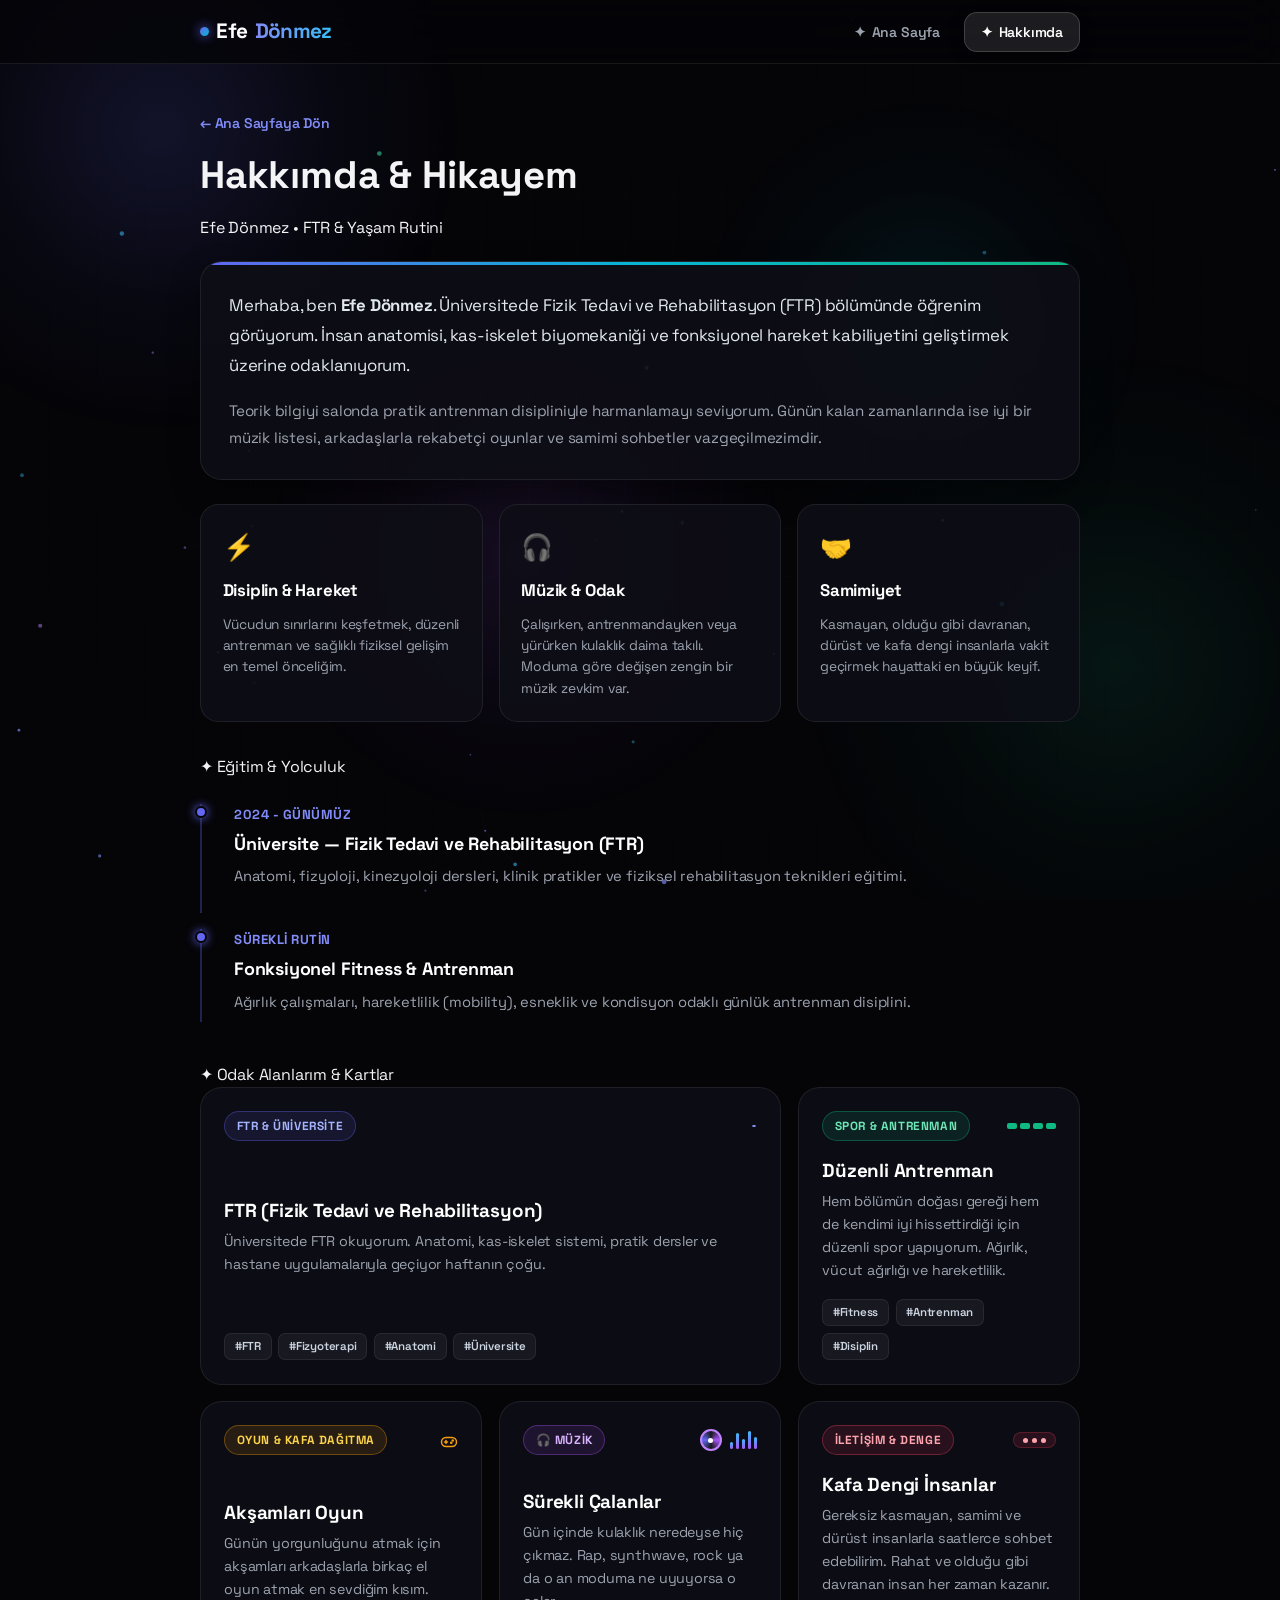
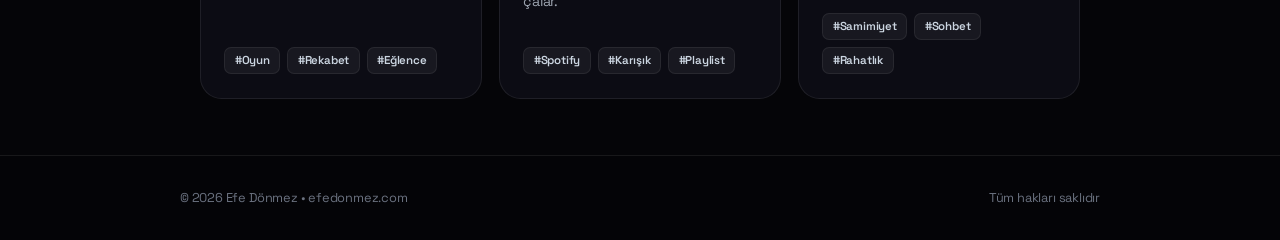
==== hakkimda.html @ 0dbb9e4c "feat(arch): modular component architecture, separate hakkimda page, strict <200 lines rule" ====
<!DOCTYPE html>
<html lang="tr">
<head>
  <meta charset="UTF-8" />
  <meta name="viewport" content="width=device-width, initial-scale=1.0, maximum-scale=5.0, viewport-fit=cover" />
  <meta name="theme-color" content="#050508" />
  <meta name="description" content="Efe Dönmez - Hakkımda, FTR eğitimi, spor rutini, müzik ve hayat felsefesi." />
  <meta name="keywords" content="Efe Dönmez, Efe Dönmez kimdir, FTR öğrencisi, efedonmez" />
  <link rel="canonical" href="https://efedonmez.com/hakkimda.html" />
  <link rel="manifest" href="site.webmanifest" />
  <title>Hakkımda — Efe Dönmez | efedonmez.com</title>

  <!-- Favicon -->
  <link rel="icon" href="/favicon.ico" sizes="48x48" />
  <link rel="icon" type="image/png" sizes="192x192" href="/assets/favicon-192x192.png" />
  <link rel="apple-touch-icon" sizes="180x180" href="/assets/apple-touch-icon.png" />

  <!-- Fonts & Stiller (< 200 satır kuralına uygun ayrık CSS'ler) -->
  <link rel="preconnect" href="https://fonts.googleapis.com" />
  <link rel="preconnect" href="https://fonts.gstatic.com" crossorigin />
  <link href="https://fonts.googleapis.com/css2?family=Space+Grotesk:wght@400;500;600;700&display=swap" rel="stylesheet" />
  <link rel="stylesheet" href="css/base.css" />
  <link rel="stylesheet" href="css/bento.css" />
  <link rel="stylesheet" href="css/about.css" />
</head>
<body>
  <div class="scroll-progress-bar" id="scroll-progress"></div>

  <!-- Ambient Background Bileşeni -->
  <canvas id="bg-particles" aria-hidden="true"></canvas>
  <div class="ambient-bg" aria-hidden="true">
    <div class="cyber-grid"></div>
    <div class="glow-orb glow-orb-1"></div>
    <div class="glow-orb glow-orb-2"></div>
    <div class="glow-orb glow-orb-3"></div>
    <div class="glow-orb glow-orb-4"></div>
  </div>
  <div class="cursor-glow" id="cursor-glow" aria-hidden="true"></div>

  <!-- Üst Navigasyon Bileşeni -->
  <header>
    <div class="nav-container">
      <a href="index.html" class="brand-btn" aria-label="Ana Sayfa">
        <span class="brand-dot"></span>Efe<span class="accent">Dönmez</span>
      </a>
      <nav class="nav-tabs">
        <a href="index.html" class="tab-btn" id="nav-home"><span>✦</span> Ana Sayfa</a>
        <a href="hakkimda.html" class="tab-btn active" id="nav-about"><span>✦</span> Hakkımda</a>
      </nav>
    </div>
  </header>

  <main>
    <section id="view-about" class="fade-in">
      <div class="about-header">
        <a href="index.html" class="back-link">← Ana Sayfaya Dön</a>
        <h1 class="shimmer-title" style="font-size: clamp(1.8rem, 4vw, 2.4rem);">Hakkımda & Hikayem</h1>
        <p class="hero-subtitle">Efe Dönmez • FTR & Yaşam Rutini</p>
      </div>

      <!-- Giriş Kartı -->
      <div class="about-intro-card stagger-item" style="--delay: 0.1s">
        <p class="about-intro-text">
          Merhaba, ben <strong>Efe Dönmez</strong>. Üniversitede Fizik Tedavi ve Rehabilitasyon (FTR) bölümünde öğrenim görüyorum. İnsan anatomisi, kas-iskelet biyomekaniği ve fonksiyonel hareket kabiliyetini geliştirmek üzerine odaklanıyorum.
        </p>
        <p class="about-intro-text" style="color: var(--text-muted); font-size: 0.95rem;">
          Teorik bilgiyi salonda pratik antrenman disipliniyle harmanlamayı seviyorum. Günün kalan zamanlarında ise iyi bir müzik listesi, arkadaşlarla rekabetçi oyunlar ve samimi sohbetler vazgeçilmezimdir.
        </p>
      </div>

      <!-- Yaşam Değerleri & İlkeler -->
      <div class="values-grid stagger-item" style="--delay: 0.2s">
        <div class="value-card">
          <div class="value-icon">⚡</div>
          <h3 class="value-title">Disiplin & Hareket</h3>
          <p class="value-desc">Vücudun sınırlarını keşfetmek, düzenli antrenman ve sağlıklı fiziksel gelişim en temel önceliğim.</p>
        </div>
        <div class="value-card">
          <div class="value-icon">🎧</div>
          <h3 class="value-title">Müzik & Odak</h3>
          <p class="value-desc">Çalışırken, antrenmandayken veya yürürken kulaklık daima takılı. Moduma göre değişen zengin bir müzik zevkim var.</p>
        </div>
        <div class="value-card">
          <div class="value-icon">🤝</div>
          <h3 class="value-title">Samimiyet</h3>
          <p class="value-desc">Kasmayan, olduğu gibi davranan, dürüst ve kafa dengi insanlarla vakit geçirmek hayattaki en büyük keyif.</p>
        </div>
      </div>

      <!-- Yolculuk & Eğitim Çizelgesi (Timeline) -->
      <div class="timeline-section stagger-item" style="--delay: 0.3s">
        <div class="section-title" style="margin-bottom: 0.5rem;">
          <span>✦ Eğitim & Yolculuk</span>
        </div>
        <div class="timeline-item">
          <div class="timeline-dot"></div>
          <span class="timeline-year">2024 - Günümüz</span>
          <h4 class="timeline-title">Üniversite — Fizik Tedavi ve Rehabilitasyon (FTR)</h4>
          <p class="timeline-desc">Anatomi, fizyoloji, kinezyoloji dersleri, klinik pratikler ve fiziksel rehabilitasyon teknikleri eğitimi.</p>
        </div>
        <div class="timeline-item">
          <div class="timeline-dot"></div>
          <span class="timeline-year">Sürekli Rutin</span>
          <h4 class="timeline-title">Fonksiyonel Fitness & Antrenman</h4>
          <p class="timeline-desc">Ağırlık çalışmaları, hareketlilik (mobility), esneklik ve kondisyon odaklı günlük antrenman disiplini.</p>
        </div>
      </div>

      <!-- Detaylı Bento Kartları -->
      <div class="section-header" style="margin-top: 2.5rem;">
        <div class="section-title">
          <span>✦ Odak Alanlarım & Kartlar</span>
        </div>
      </div>
      <div class="bento-grid" id="bento-container"></div>
    </section>
  </main>

  <footer>
    <div class="footer-inner">
      <span>© 2026 Efe Dönmez • efedonmez.com</span>
      <span>Tüm hakları saklıdır</span>
    </div>
  </footer>

  <!-- Modüler JS Bileşenleri (< 200 Satır Kuralına Uygun) -->
  <script src="js/confetti.js"></script>
  <script src="js/particles.js"></script>
  <script src="data/profile.js"></script>
  <script src="js/app.js"></script>
  <script src="js/components.js"></script>
</body>
</html>
---- css/base.css ----
/* ==========================================================================
   1. BASE.CSS - Değişkenler, Arka Plan Aurora, Siber Izgara ve Navigasyon
   ========================================================================== */

*, *::before, *::after {
  box-sizing: border-box;
  margin: 0;
  padding: 0;
  -webkit-tap-highlight-color: transparent;
}

a {
  text-decoration: none;
  color: inherit;
}

:root {
  --bg-deep: #050508;
  --bg-card: rgba(15, 15, 23, 0.86);
  --bg-card-hover: rgba(22, 22, 34, 0.94);
  --bg-darker: #0a0a0f;
  --border-subtle: rgba(255, 255, 255, 0.08);
  --border-hover: rgba(129, 140, 248, 0.45);
  --text-main: #f4f4f6;
  --text-muted: #9ca3af;
  --text-faint: #6b7280;
  --primary: #6366f1;
  --primary-light: #818cf8;
  --primary-dark: #4f46e5;
  --primary-glow: rgba(99, 102, 241, 0.35);
  --emerald: #10b981;
  --purple: #a855f7;
  --amber: #f59e0b;
  --rose: #f43f5e;
  --cyan: #06b6d4;
  --font-sans: 'Space Grotesk', -apple-system, BlinkMacSystemFont, "Segoe UI", Roboto, sans-serif;
  --sat: env(safe-area-inset-top, 0px);
  --sab: env(safe-area-inset-bottom, 0px);
}

html {
  scroll-behavior: smooth;
  font-size: 16px;
  -webkit-text-size-adjust: 100%;
  text-size-adjust: 100%;
  -webkit-overflow-scrolling: touch;
}

body {
  background-color: var(--bg-deep);
  color: var(--text-main);
  font-family: var(--font-sans);
  letter-spacing: -0.012em;
  line-height: 1.6;
  min-height: 100vh;
  min-height: 100dvh;
  display: flex;
  flex-direction: column;
  position: relative;
  overflow-x: hidden;
  -webkit-font-smoothing: antialiased;
  -moz-osx-font-smoothing: grayscale;
  -webkit-tap-highlight-color: transparent;
  -webkit-touch-callout: none;
  text-rendering: optimizeLegibility;
  -webkit-user-select: none;
  -moz-user-select: none;
  -ms-user-select: none;
  user-select: none;
}

::selection { background-color: var(--primary); color: #fff; }
::-webkit-scrollbar { width: 6px; }
::-webkit-scrollbar-track { background: var(--bg-deep); }
::-webkit-scrollbar-thumb { background: linear-gradient(180deg, #6366f1, #10b981); border-radius: 9999px; }

.scroll-progress-bar {
  position: fixed; top: 0; left: 0; height: 3px; width: 0%;
  background: linear-gradient(90deg, #6366f1, #a855f7, #06b6d4, #10b981);
  background-size: 200% 100%;
  animation: gradientMove 3s linear infinite;
  z-index: 9999;
  box-shadow: 0 0 12px rgba(99, 102, 241, 0.8);
}

@keyframes gradientMove {
  0% { background-position: 0% 50%; }
  100% { background-position: 200% 50%; }
}

#bg-particles {
  position: fixed; inset: 0; width: 100vw; height: 100vh;
  pointer-events: none; z-index: 0;
}

.ambient-bg { position: fixed; inset: 0; pointer-events: none; z-index: 0; overflow: hidden; }

.cyber-grid {
  position: absolute; inset: 0;
  background-image: linear-gradient(rgba(99, 102, 241, 0.04) 1px, transparent 1px),
                    linear-gradient(90deg, rgba(99, 102, 241, 0.04) 1px, transparent 1px);
  background-size: 48px 48px;
  mask-image: radial-gradient(ellipse at center, rgba(0,0,0,0.65) 0%, transparent 75%);
  -webkit-mask-image: radial-gradient(ellipse at center, rgba(0,0,0,0.65) 0%, transparent 75%);
}

.glow-orb { position: absolute; border-radius: 50%; opacity: 0.55; will-change: transform; pointer-events: none; }
.glow-orb-1 { width: 620px; height: 620px; background: radial-gradient(circle, rgba(99, 102, 241, 0.28) 0%, rgba(99, 102, 241, 0.08) 40%, transparent 70%); top: -180px; left: -150px; animation: orbFloat1 16s ease-in-out infinite alternate; }
.glow-orb-2 { width: 650px; height: 650px; background: radial-gradient(circle, rgba(16, 185, 129, 0.18) 0%, rgba(16, 185, 129, 0.05) 40%, transparent 70%); bottom: -10%; right: -160px; animation: orbFloat2 20s ease-in-out infinite alternate; }
.glow-orb-3 { width: 540px; height: 540px; background: radial-gradient(circle, rgba(168, 85, 247, 0.2) 0%, rgba(168, 85, 247, 0.06) 40%, transparent 70%); top: 32%; left: 20%; animation: orbFloat3 18s ease-in-out infinite alternate; }
.glow-orb-4 { width: 460px; height: 460px; background: radial-gradient(circle, rgba(6, 182, 212, 0.18) 0%, rgba(6, 182, 212, 0.05) 40%, transparent 70%); top: 10%; right: 10%; animation: orbFloat1 22s ease-in-out infinite alternate-reverse; }

@keyframes orbFloat1 { 0% { transform: translate3d(0, 0, 0); } 100% { transform: translate3d(55px, 65px, 0); } }
@keyframes orbFloat2 { 0% { transform: translate3d(0, 0, 0); } 100% { transform: translate3d(-60px, -65px, 0); } }
@keyframes orbFloat3 { 0% { transform: translate3d(0, 0, 0); } 100% { transform: translate3d(45px, -50px, 0); } }

.cursor-glow {
  position: fixed; top: 0; left: 0; width: 420px; height: 420px; border-radius: 50%;
  background: radial-gradient(circle, rgba(99, 102, 241, 0.13) 0%, rgba(6, 182, 212, 0.05) 40%, transparent 70%);
  pointer-events: none; z-index: 1; will-change: transform;
  transform: translate3d(-9999px, -9999px, 0); transition: opacity 0.3s ease; opacity: 0;
}

.click-ripple {
  position: fixed; border-radius: 50%; pointer-events: none; z-index: 9998;
  border: 2px solid rgba(129, 140, 248, 0.75);
  box-shadow: 0 0 20px rgba(99, 102, 241, 0.5), inset 0 0 12px rgba(6, 182, 212, 0.4);
  transform: translate(-50%, -50%) scale(0);
  animation: rippleExpand 0.65s cubic-bezier(0.16, 1, 0.3, 1) forwards;
}

@keyframes rippleExpand {
  0% { width: 0px; height: 0px; opacity: 1; transform: translate(-50%, -50%) scale(0.2); }
  100% { width: 130px; height: 130px; opacity: 0; transform: translate(-50%, -50%) scale(1); }
}

header {
  position: sticky; top: 0; z-index: 50;
  background-color: rgba(5, 5, 8, 0.78);
  backdrop-filter: blur(20px); -webkit-backdrop-filter: blur(20px);
  border-bottom: 1px solid var(--border-subtle);
  padding-top: var(--sat); height: calc(64px + var(--sat));
}

.nav-container { max-width: 920px; margin: 0 auto; padding: 0 1.25rem; height: 64px; display: flex; align-items: center; justify-content: space-between; }
.brand-btn { background: transparent; border: none; font-size: 1.3rem; font-weight: 800; color: #fff; cursor: pointer; letter-spacing: -0.03em; display: flex; align-items: center; gap: 0.45rem; transition: transform 0.25s cubic-bezier(0.34, 1.56, 0.64, 1); }
.brand-btn:hover { transform: scale(1.04); }
.brand-btn:active { transform: scale(0.95); }
.brand-dot { width: 9px; height: 9px; border-radius: 50%; background: linear-gradient(135deg, #6366f1, #06b6d4); box-shadow: 0 0 12px #6366f1; animation: statusPulse 2s infinite; }
.brand-btn span.accent { background: linear-gradient(90deg, #818cf8, #38bdf8, #c084fc); background-size: 200% auto; -webkit-background-clip: text; -webkit-text-fill-color: transparent; animation: textShine 4s linear infinite; }

.nav-tabs { display: flex; gap: 0.45rem; align-items: center; }
.tab-btn { text-decoration: none; padding: 0.45rem 1rem; min-height: 40px; border-radius: 0.8rem; font-size: 0.875rem; font-weight: 600; border: 1px solid transparent; cursor: pointer; transition: all 0.25s cubic-bezier(0.16, 1, 0.3, 1); background: transparent; color: var(--text-muted); display: inline-flex; align-items: center; gap: 0.35rem; }
.tab-btn:hover { color: #fff; background-color: rgba(255, 255, 255, 0.06); transform: translateY(-1px); text-decoration: none; }
.tab-btn:active { transform: scale(0.95); }
.tab-btn.active { background-color: rgba(255, 255, 255, 0.1); color: #fff; border-color: rgba(255, 255, 255, 0.16); box-shadow: 0 4px 15px rgba(0, 0, 0, 0.3); }

.sparkle-icon { display: inline-block; animation: sparkleTwinkle 2.2s ease-in-out infinite; }
@keyframes sparkleTwinkle { 0%, 100% { transform: scale(1) rotate(0deg); } 50% { transform: scale(1.25) rotate(18deg); } }
@keyframes statusPulse { 0%, 100% { opacity: 1; transform: scale(1); } 50% { opacity: 0.4; transform: scale(0.85); } }

main { position: relative; z-index: 2; max-width: 920px; width: 100%; margin: 0 auto; padding: 1.5rem 1.25rem 3.5rem 1.25rem; flex: 1; }
.stagger-item { opacity: 0; transform: translateY(18px); animation: staggerReveal 0.65s cubic-bezier(0.22, 1, 0.36, 1) forwards; animation-delay: var(--delay, 0s); }
@keyframes staggerReveal { from { opacity: 0; transform: translateY(18px) scale(0.98); } to { opacity: 1; transform: translateY(0) scale(1); } }
.fade-in { animation: fadeIn 0.4s cubic-bezier(0.16, 1, 0.3, 1) forwards; }
@keyframes fadeIn { from { opacity: 0; transform: translateY(12px); } to { opacity: 1; transform: translateY(0); } }
.hidden { display: none !important; }

footer { position: relative; z-index: 2; border-top: 1px solid var(--border-subtle); padding: 2rem 1.25rem calc(2rem + var(--sab)) 1.25rem; text-align: center; font-size: 0.8rem; color: var(--text-faint); background-color: rgba(5, 5, 8, 0.92); }
.footer-inner { max-width: 920px; margin: 0 auto; display: flex; flex-direction: column; gap: 0.5rem; align-items: center; justify-content: space-between; }
@media (min-width: 640px) { .footer-inner { flex-direction: row; } }

@media (hover: none) {
  .cursor-glow { display: none !important; }
}

@media (max-width: 480px) {
  .nav-container { padding: 0 1rem; }
  .brand-btn { font-size: 1.15rem; gap: 0.35rem; }
  .nav-tabs { gap: 0.3rem; }
  .tab-btn { padding: 0.38rem 0.72rem; font-size: 0.8rem; min-height: 38px; white-space: nowrap; }
  main { padding: 0.85rem 1rem 3rem 1rem; }
  .glow-orb { width: 300px !important; height: 300px !important; }
}

@media (max-width: 360px) {
  .brand-btn { font-size: 1.05rem; }
  .tab-btn { padding: 0.32rem 0.58rem; font-size: 0.76rem; }
}
---- css/bento.css ----
/* ==========================================================================
   BENTO.CSS - Bento Grid, Spotlight Efekti ve Canlı Kart Widget'ları (< 150 Satır)
   ========================================================================== */

.spotlight-card {
  position: relative; overflow: hidden; --mouse-x: 50%; --mouse-y: 50%; --rx: 0deg; --ry: 0deg;
  transform: perspective(1000px) rotateX(var(--rx)) rotateY(var(--ry));
  transition: transform 0.12s cubic-bezier(0.16, 1, 0.3, 1), border-color 0.25s ease, box-shadow 0.25s ease;
  will-change: transform;
}
.spotlight-card::after {
  content: ''; position: absolute; inset: 0;
  background: radial-gradient(420px circle at var(--mouse-x) var(--mouse-y), rgba(129, 140, 248, 0.14), transparent 45%);
  opacity: 0; transition: opacity 0.25s ease; pointer-events: none; z-index: 1;
}
.spotlight-card:hover::after { opacity: 1; }
@media (hover: none) {
  .spotlight-card { transform: none !important; }
  .spotlight-card::after { display: none !important; }
}

.bento-grid { display: grid; grid-template-columns: 1fr; gap: 1.05rem; }
@media (min-width: 640px) { .bento-grid { grid-template-columns: repeat(2, 1fr); } .bento-card.large, .bento-card.wide { grid-column: span 2; } }
@media (min-width: 860px) { .bento-grid { grid-template-columns: repeat(3, 1fr); } .bento-card.large { grid-column: span 2; } .bento-card.wide { grid-column: span 3; } }

.bento-card { padding: 1.45rem; border-radius: 1.35rem; background-color: var(--bg-card); border: 1px solid var(--border-subtle); display: flex; flex-direction: column; justify-content: space-between; gap: 1.05rem; position: relative; overflow: hidden; z-index: 1; }
.bento-card > * { position: relative; z-index: 2; }
.bento-card:hover { border-color: var(--border-hover); background-color: var(--bg-card-hover); box-shadow: 0 18px 40px rgba(0, 0, 0, 0.45), 0 0 25px rgba(99, 102, 241, 0.15); }
.bento-badge-row { display: flex; align-items: center; justify-content: space-between; gap: 0.5rem; }
.bento-badge { font-size: 0.74rem; font-weight: 700; text-transform: uppercase; letter-spacing: 0.05em; padding: 0.28rem 0.72rem; border-radius: 9999px; display: inline-flex; align-items: center; gap: 0.35rem; }
.bento-badge.indigo { color: #a5b4fc; border: 1px solid rgba(99, 102, 241, 0.35); background: rgba(99, 102, 241, 0.12); }
.bento-badge.emerald { color: #6ee7b7; border: 1px solid rgba(16, 185, 129, 0.35); background: rgba(16, 185, 129, 0.12); }
.bento-badge.purple { color: #d8b4fe; border: 1px solid rgba(168, 85, 247, 0.35); background: rgba(168, 85, 247, 0.12); }
.bento-badge.amber { color: #fcd34d; border: 1px solid rgba(245, 158, 11, 0.35); background: rgba(245, 158, 11, 0.12); }
.bento-badge.rose { color: #fda4af; border: 1px solid rgba(244, 63, 94, 0.35); background: rgba(244, 63, 94, 0.12); }
.bento-badge.cyan { color: #67e8f9; border: 1px solid rgba(6, 182, 212, 0.35); background: rgba(6, 182, 212, 0.12); }

/* Mini Card Canlı Widget'lar */
.ecg-widget { width: 90px; height: 24px; overflow: visible; }
.ecg-line { fill: none; stroke: #818cf8; stroke-width: 2.2; stroke-linecap: round; stroke-linejoin: round; stroke-dasharray: 160; stroke-dashoffset: 160; animation: ecgPulse 2.4s ease-in-out infinite; }
@keyframes ecgPulse { 0% { stroke-dashoffset: 160; opacity: 0.3; } 50% { stroke-dashoffset: 0; opacity: 1; } 100% { stroke-dashoffset: -160; opacity: 0.3; } }

.music-widget { display: flex; align-items: center; gap: 0.5rem; }
.vinyl-disc { width: 22px; height: 22px; border-radius: 50%; background: conic-gradient(#18181b, #a855f7, #18181b, #6366f1, #18181b); border: 2px solid #c084fc; display: flex; align-items: center; justify-content: center; animation: spinHalo 3s linear infinite; }
.vinyl-disc::after { content: ''; width: 5px; height: 5px; border-radius: 50%; background: #fff; }
.equalizer { display: flex; align-items: flex-end; gap: 3px; height: 18px; }
.eq-bar { width: 3px; background: linear-gradient(180deg, #38bdf8, #a855f7); border-radius: 2px; animation: equalize 0.9s infinite alternate ease-in-out; }
.eq-bar:nth-child(1) { height: 7px; animation-duration: 0.6s; }
.eq-bar:nth-child(2) { height: 16px; animation-duration: 0.95s; animation-delay: 0.15s; }
.eq-bar:nth-child(3) { height: 10px; animation-duration: 0.75s; animation-delay: 0.3s; }
.eq-bar:nth-child(4) { height: 18px; animation-duration: 1.1s; animation-delay: 0.05s; }
.eq-bar:nth-child(5) { height: 12px; animation-duration: 0.8s; animation-delay: 0.25s; }
@keyframes equalize { 0% { transform: scaleY(0.25); } 100% { transform: scaleY(1); } }

.power-meter { display: flex; gap: 3px; align-items: center; }
.pwr-seg { width: 10px; height: 6px; border-radius: 2px; background: #10b981; animation: powerCharge 1.6s infinite; }
.pwr-seg:nth-child(2) { animation-delay: 0.25s; } .pwr-seg:nth-child(3) { animation-delay: 0.5s; } .pwr-seg:nth-child(4) { animation-delay: 0.75s; }
@keyframes powerCharge { 0%, 100% { opacity: 0.25; transform: scaleY(0.8); } 50% { opacity: 1; transform: scaleY(1.2); } }

.chat-typing { display: flex; align-items: center; gap: 4px; padding: 0.3rem 0.55rem; border-radius: 9999px; background: rgba(244, 63, 94, 0.12); border: 1px solid rgba(244, 63, 94, 0.25); }
.typing-dot { width: 5px; height: 5px; border-radius: 50%; background: #fda4af; animation: typingBounce 1.2s infinite ease-in-out; }
.typing-dot:nth-child(2) { animation-delay: 0.2s; } .typing-dot:nth-child(3) { animation-delay: 0.4s; }
@keyframes typingBounce { 0%, 80%, 100% { transform: translateY(0); opacity: 0.4; } 40% { transform: translateY(-4px); opacity: 1; } }

.game-ping { font-size: 1.1rem; display: inline-block; animation: controllerRock 2s ease-in-out infinite; }
@keyframes controllerRock { 0%, 100% { transform: rotate(-8deg) scale(1); } 50% { transform: rotate(8deg) scale(1.15); } }

.bento-title { font-size: 1.18rem; font-weight: 800; color: #fff; line-height: 1.35; }
.bento-desc { font-size: 0.89rem; color: var(--text-muted); line-height: 1.62; }
.bento-tags { display: flex; flex-wrap: wrap; gap: 0.42rem; }
.bento-tag { font-size: 0.72rem; font-weight: 600; padding: 0.22rem 0.6rem; border-radius: 0.45rem; background-color: rgba(255, 255, 255, 0.05); color: #cbd5e1; border: 1px solid rgba(255, 255, 255, 0.07); transition: all 0.2s ease; }
.bento-card:hover .bento-tag { border-color: rgba(129, 140, 248, 0.3); color: #fff; }

@media (max-width: 480px) {
  .bento-card { padding: 1.15rem; gap: 0.85rem; border-radius: 1.2rem; }
  .bento-title { font-size: 1.08rem; }
  .bento-desc { font-size: 0.84rem; line-height: 1.55; }
}
---- css/about.css ----
/* ==========================================================================
   ABOUT.CSS - Hakkımda Sayfası Hikaye, Yol Haritası & Değerler (< 150 Satır)
   ========================================================================== */

.about-header { padding: 1.5rem 0 1.25rem 0; display: flex; flex-direction: column; gap: 0.6rem; }
.back-link { display: inline-flex; align-items: center; gap: 0.4rem; color: var(--primary-light); font-size: 0.88rem; font-weight: 600; width: fit-content; transition: transform 0.2s ease; }
.back-link:hover { transform: translateX(-4px); color: #fff; }

.about-intro-card {
  padding: 1.75rem; border-radius: 1.35rem; background-color: var(--bg-card);
  border: 1px solid var(--border-subtle); display: flex; flex-direction: column; gap: 1rem;
  box-shadow: 0 12px 30px rgba(0, 0, 0, 0.35); position: relative; overflow: hidden;
}
.about-intro-card::before {
  content: ''; position: absolute; top: 0; left: 0; right: 0; height: 3px;
  background: linear-gradient(90deg, #6366f1, #06b6d4, #10b981);
}
.about-intro-text { font-size: 1.05rem; line-height: 1.8; color: #e2e8f0; }

.timeline-section { margin-top: 2rem; display: flex; flex-direction: column; gap: 1rem; }
.timeline-item {
  position: relative; padding-left: 2rem; border-left: 2px solid rgba(99, 102, 241, 0.3);
  display: flex; flex-direction: column; gap: 0.35rem; padding-bottom: 1.5rem;
}
.timeline-item:last-child { padding-bottom: 0.5rem; }
.timeline-dot {
  position: absolute; left: -7px; top: 2px; width: 12px; height: 12px;
  border-radius: 50%; background: #6366f1; border: 2px solid #050508;
  box-shadow: 0 0 10px #6366f1;
}
.timeline-year { font-size: 0.82rem; font-weight: 700; color: #818cf8; text-transform: uppercase; letter-spacing: 0.04em; }
.timeline-title { font-size: 1.12rem; font-weight: 800; color: #fff; }
.timeline-desc { font-size: 0.92rem; color: var(--text-muted); line-height: 1.65; }

.values-grid { display: grid; grid-template-columns: 1fr; gap: 1rem; margin-top: 1.5rem; }
@media (min-width: 640px) { .values-grid { grid-template-columns: repeat(3, 1fr); } }

.value-card {
  padding: 1.35rem; border-radius: 1.15rem; background: var(--bg-card);
  border: 1px solid var(--border-subtle); display: flex; flex-direction: column; gap: 0.6rem;
  transition: transform 0.2s ease, border-color 0.2s ease;
}
.value-card:hover { transform: translateY(-4px); border-color: var(--border-hover); }
.value-icon { font-size: 1.6rem; }
.value-title { font-size: 1.05rem; font-weight: 700; color: #fff; }
.value-desc { font-size: 0.86rem; color: var(--text-muted); line-height: 1.55; }
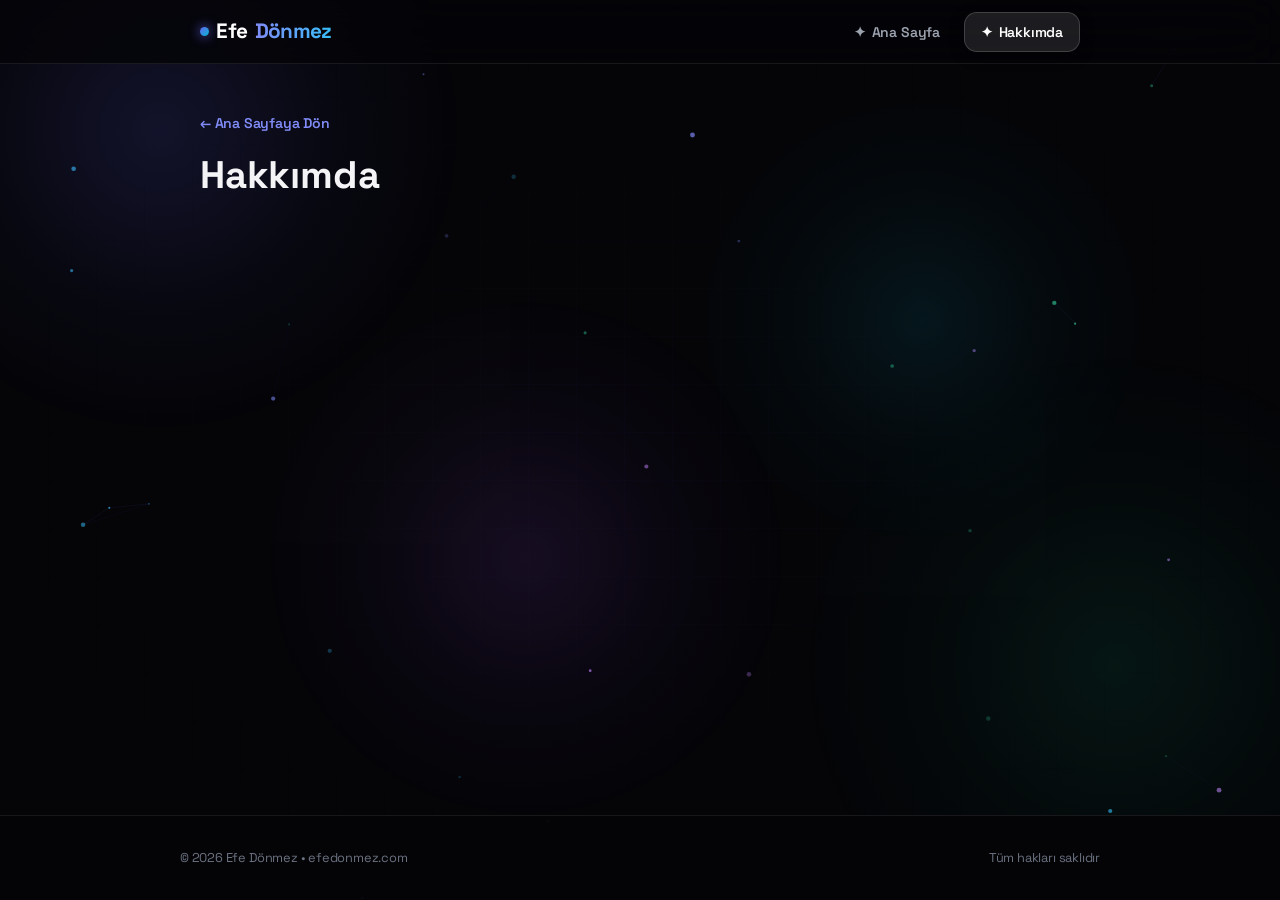
==== commit 7f1207ca: "clean: remove placeholder texts from hakkimda page" ====
--- a/hakkimda.html
+++ b/hakkimda.html
@@ -4,8 +4,7 @@
   <meta charset="UTF-8" />
   <meta name="viewport" content="width=device-width, initial-scale=1.0, maximum-scale=5.0, viewport-fit=cover" />
   <meta name="theme-color" content="#050508" />
-  <meta name="description" content="Efe Dönmez - Hakkımda, FTR eğitimi, spor rutini, müzik ve hayat felsefesi." />
-  <meta name="keywords" content="Efe Dönmez, Efe Dönmez kimdir, FTR öğrencisi, efedonmez" />
+  <meta name="description" content="Efe Dönmez - Hakkımda." />
   <link rel="canonical" href="https://efedonmez.com/hakkimda.html" />
   <link rel="manifest" href="site.webmanifest" />
   <title>Hakkımda — Efe Dönmez | efedonmez.com</title>
@@ -20,7 +19,6 @@
   <link rel="preconnect" href="https://fonts.gstatic.com" crossorigin />
   <link href="https://fonts.googleapis.com/css2?family=Space+Grotesk:wght@400;500;600;700&display=swap" rel="stylesheet" />
   <link rel="stylesheet" href="css/base.css" />
-  <link rel="stylesheet" href="css/bento.css" />
   <link rel="stylesheet" href="css/about.css" />
 </head>
 <body>
@@ -54,65 +52,11 @@
     <section id="view-about" class="fade-in">
       <div class="about-header">
         <a href="index.html" class="back-link">← Ana Sayfaya Dön</a>
-        <h1 class="shimmer-title" style="font-size: clamp(1.8rem, 4vw, 2.4rem);">Hakkımda & Hikayem</h1>
-        <p class="hero-subtitle">Efe Dönmez • FTR & Yaşam Rutini</p>
+        <h1 class="shimmer-title" style="font-size: clamp(1.8rem, 4vw, 2.4rem);">Hakkımda</h1>
       </div>
 
-      <!-- Giriş Kartı -->
-      <div class="about-intro-card stagger-item" style="--delay: 0.1s">
-        <p class="about-intro-text">
-          Merhaba, ben <strong>Efe Dönmez</strong>. Üniversitede Fizik Tedavi ve Rehabilitasyon (FTR) bölümünde öğrenim görüyorum. İnsan anatomisi, kas-iskelet biyomekaniği ve fonksiyonel hareket kabiliyetini geliştirmek üzerine odaklanıyorum.
-        </p>
-        <p class="about-intro-text" style="color: var(--text-muted); font-size: 0.95rem;">
-          Teorik bilgiyi salonda pratik antrenman disipliniyle harmanlamayı seviyorum. Günün kalan zamanlarında ise iyi bir müzik listesi, arkadaşlarla rekabetçi oyunlar ve samimi sohbetler vazgeçilmezimdir.
-        </p>
-      </div>
-
-      <!-- Yaşam Değerleri & İlkeler -->
-      <div class="values-grid stagger-item" style="--delay: 0.2s">
-        <div class="value-card">
-          <div class="value-icon">⚡</div>
-          <h3 class="value-title">Disiplin & Hareket</h3>
-          <p class="value-desc">Vücudun sınırlarını keşfetmek, düzenli antrenman ve sağlıklı fiziksel gelişim en temel önceliğim.</p>
-        </div>
-        <div class="value-card">
-          <div class="value-icon">🎧</div>
-          <h3 class="value-title">Müzik & Odak</h3>
-          <p class="value-desc">Çalışırken, antrenmandayken veya yürürken kulaklık daima takılı. Moduma göre değişen zengin bir müzik zevkim var.</p>
-        </div>
-        <div class="value-card">
-          <div class="value-icon">🤝</div>
-          <h3 class="value-title">Samimiyet</h3>
-          <p class="value-desc">Kasmayan, olduğu gibi davranan, dürüst ve kafa dengi insanlarla vakit geçirmek hayattaki en büyük keyif.</p>
-        </div>
-      </div>
-
-      <!-- Yolculuk & Eğitim Çizelgesi (Timeline) -->
-      <div class="timeline-section stagger-item" style="--delay: 0.3s">
-        <div class="section-title" style="margin-bottom: 0.5rem;">
-          <span>✦ Eğitim & Yolculuk</span>
-        </div>
-        <div class="timeline-item">
-          <div class="timeline-dot"></div>
-          <span class="timeline-year">2024 - Günümüz</span>
-          <h4 class="timeline-title">Üniversite — Fizik Tedavi ve Rehabilitasyon (FTR)</h4>
-          <p class="timeline-desc">Anatomi, fizyoloji, kinezyoloji dersleri, klinik pratikler ve fiziksel rehabilitasyon teknikleri eğitimi.</p>
-        </div>
-        <div class="timeline-item">
-          <div class="timeline-dot"></div>
-          <span class="timeline-year">Sürekli Rutin</span>
-          <h4 class="timeline-title">Fonksiyonel Fitness & Antrenman</h4>
-          <p class="timeline-desc">Ağırlık çalışmaları, hareketlilik (mobility), esneklik ve kondisyon odaklı günlük antrenman disiplini.</p>
-        </div>
-      </div>
-
-      <!-- Detaylı Bento Kartları -->
-      <div class="section-header" style="margin-top: 2.5rem;">
-        <div class="section-title">
-          <span>✦ Odak Alanlarım & Kartlar</span>
-        </div>
-      </div>
-      <div class="bento-grid" id="bento-container"></div>
+      <!-- Kişisel detaylar alanı (renk, film vb. için hazır boş konteyner) -->
+      <div class="about-content" id="about-content"></div>
     </section>
   </main>
 
@@ -126,8 +70,6 @@
   <!-- Modüler JS Bileşenleri (< 200 Satır Kuralına Uygun) -->
   <script src="js/confetti.js"></script>
   <script src="js/particles.js"></script>
-  <script src="data/profile.js"></script>
-  <script src="js/app.js"></script>
   <script src="js/components.js"></script>
 </body>
 </html>
--- a/css/about.css
+++ b/css/about.css
@@ -1,46 +1,33 @@
 /* ==========================================================================
-   ABOUT.CSS - Hakkımda Sayfası Hikaye, Yol Haritası & Değerler (< 150 Satır)
+   ABOUT.CSS - Hakkımda Sayfası Stilleri (< 50 Satır)
    ========================================================================== */
 
-.about-header { padding: 1.5rem 0 1.25rem 0; display: flex; flex-direction: column; gap: 0.6rem; }
-.back-link { display: inline-flex; align-items: center; gap: 0.4rem; color: var(--primary-light); font-size: 0.88rem; font-weight: 600; width: fit-content; transition: transform 0.2s ease; }
-.back-link:hover { transform: translateX(-4px); color: #fff; }
+.about-header {
+  padding: 1.5rem 0 1.25rem 0;
+  display: flex;
+  flex-direction: column;
+  gap: 0.6rem;
+}
 
-.about-intro-card {
-  padding: 1.75rem; border-radius: 1.35rem; background-color: var(--bg-card);
-  border: 1px solid var(--border-subtle); display: flex; flex-direction: column; gap: 1rem;
-  box-shadow: 0 12px 30px rgba(0, 0, 0, 0.35); position: relative; overflow: hidden;
+.back-link {
+  display: inline-flex;
+  align-items: center;
+  gap: 0.4rem;
+  color: var(--primary-light);
+  font-size: 0.88rem;
+  font-weight: 600;
+  width: fit-content;
+  transition: transform 0.2s ease;
 }
-.about-intro-card::before {
-  content: ''; position: absolute; top: 0; left: 0; right: 0; height: 3px;
-  background: linear-gradient(90deg, #6366f1, #06b6d4, #10b981);
+
+.back-link:hover {
+  transform: translateX(-4px);
+  color: #fff;
 }
-.about-intro-text { font-size: 1.05rem; line-height: 1.8; color: #e2e8f0; }
 
-.timeline-section { margin-top: 2rem; display: flex; flex-direction: column; gap: 1rem; }
-.timeline-item {
-  position: relative; padding-left: 2rem; border-left: 2px solid rgba(99, 102, 241, 0.3);
-  display: flex; flex-direction: column; gap: 0.35rem; padding-bottom: 1.5rem;
+.about-content {
+  margin-top: 1.5rem;
+  display: flex;
+  flex-direction: column;
+  gap: 1.2rem;
 }
-.timeline-item:last-child { padding-bottom: 0.5rem; }
-.timeline-dot {
-  position: absolute; left: -7px; top: 2px; width: 12px; height: 12px;
-  border-radius: 50%; background: #6366f1; border: 2px solid #050508;
-  box-shadow: 0 0 10px #6366f1;
-}
-.timeline-year { font-size: 0.82rem; font-weight: 700; color: #818cf8; text-transform: uppercase; letter-spacing: 0.04em; }
-.timeline-title { font-size: 1.12rem; font-weight: 800; color: #fff; }
-.timeline-desc { font-size: 0.92rem; color: var(--text-muted); line-height: 1.65; }
-
-.values-grid { display: grid; grid-template-columns: 1fr; gap: 1rem; margin-top: 1.5rem; }
-@media (min-width: 640px) { .values-grid { grid-template-columns: repeat(3, 1fr); } }
-
-.value-card {
-  padding: 1.35rem; border-radius: 1.15rem; background: var(--bg-card);
-  border: 1px solid var(--border-subtle); display: flex; flex-direction: column; gap: 0.6rem;
-  transition: transform 0.2s ease, border-color 0.2s ease;
-}
-.value-card:hover { transform: translateY(-4px); border-color: var(--border-hover); }
-.value-icon { font-size: 1.6rem; }
-.value-title { font-size: 1.05rem; font-weight: 700; color: #fff; }
-.value-desc { font-size: 0.86rem; color: var(--text-muted); line-height: 1.55; }
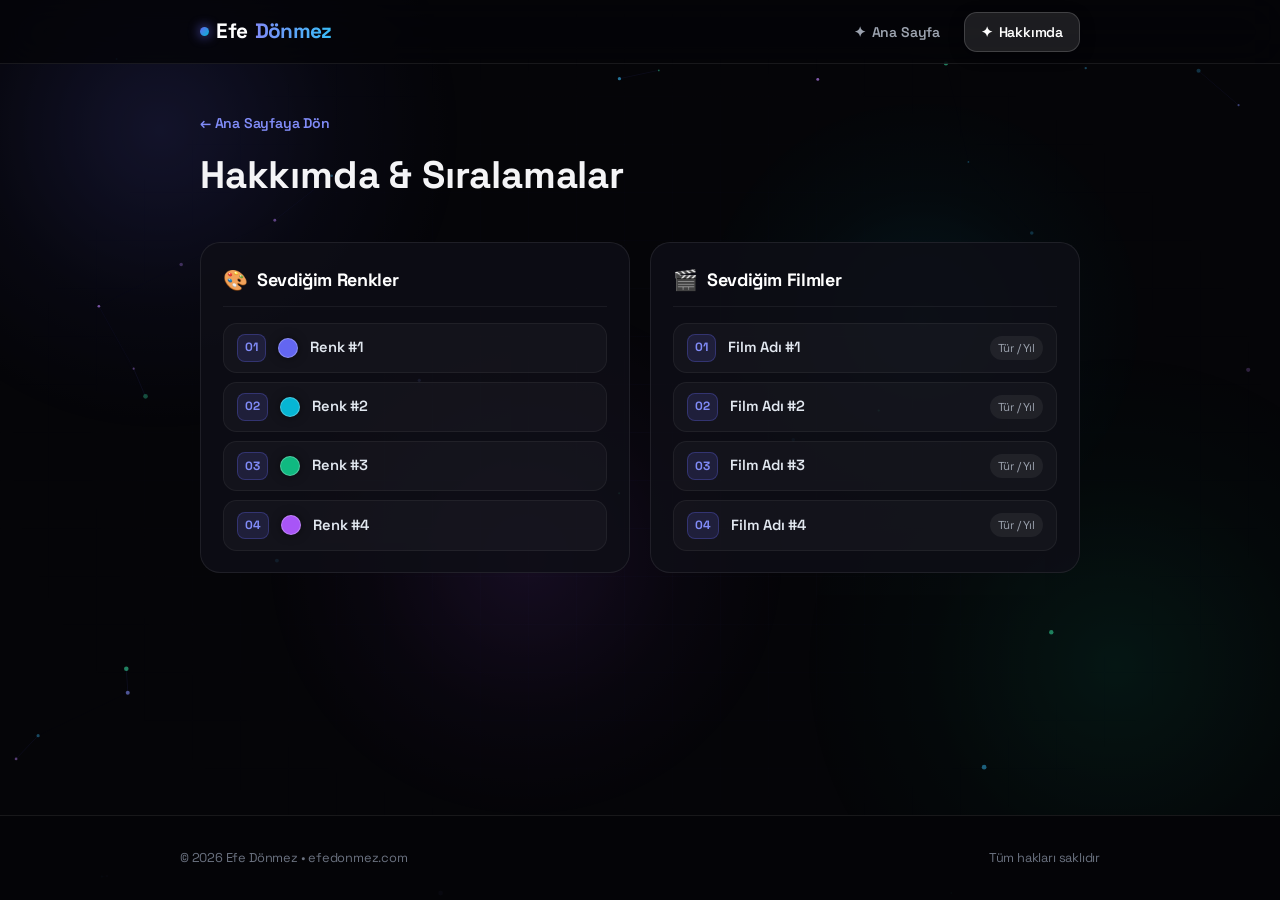
==== commit 0119a4d0: "feat(about): add ranking cards for favorite colors and movies" ====
--- a/hakkimda.html
+++ b/hakkimda.html
@@ -52,11 +52,73 @@
     <section id="view-about" class="fade-in">
       <div class="about-header">
         <a href="index.html" class="back-link">← Ana Sayfaya Dön</a>
-        <h1 class="shimmer-title" style="font-size: clamp(1.8rem, 4vw, 2.4rem);">Hakkımda</h1>
+        <h1 class="shimmer-title" style="font-size: clamp(1.8rem, 4vw, 2.4rem);">Hakkımda & Sıralamalar</h1>
       </div>
 
-      <!-- Kişisel detaylar alanı (renk, film vb. için hazır boş konteyner) -->
-      <div class="about-content" id="about-content"></div>
+      <!-- Sıralama ve Favori Kutuları -->
+      <div class="favorites-grid stagger-item" style="--delay: 0.1s">
+        
+        <!-- Kutu 1: Sevdiğim Renkler -->
+        <div class="fav-card">
+          <div class="fav-card-header">
+            <span class="fav-icon">🎨</span>
+            <h2 class="fav-title">Sevdiğim Renkler</h2>
+          </div>
+          <div class="fav-list">
+            <div class="fav-item">
+              <span class="rank-badge">01</span>
+              <span class="color-dot" style="background: #6366f1;"></span>
+              <span class="fav-item-name">Renk #1</span>
+            </div>
+            <div class="fav-item">
+              <span class="rank-badge">02</span>
+              <span class="color-dot" style="background: #06b6d4;"></span>
+              <span class="fav-item-name">Renk #2</span>
+            </div>
+            <div class="fav-item">
+              <span class="rank-badge">03</span>
+              <span class="color-dot" style="background: #10b981;"></span>
+              <span class="fav-item-name">Renk #3</span>
+            </div>
+            <div class="fav-item">
+              <span class="rank-badge">04</span>
+              <span class="color-dot" style="background: #a855f7;"></span>
+              <span class="fav-item-name">Renk #4</span>
+            </div>
+          </div>
+        </div>
+
+        <!-- Kutu 2: Sevdiğim Filmler -->
+        <div class="fav-card">
+          <div class="fav-card-header">
+            <span class="fav-icon">🎬</span>
+            <h2 class="fav-title">Sevdiğim Filmler</h2>
+          </div>
+          <div class="fav-list">
+            <div class="fav-item">
+              <span class="rank-badge">01</span>
+              <span class="fav-item-name">Film Adı #1</span>
+              <span class="fav-tag">Tür / Yıl</span>
+            </div>
+            <div class="fav-item">
+              <span class="rank-badge">02</span>
+              <span class="fav-item-name">Film Adı #2</span>
+              <span class="fav-tag">Tür / Yıl</span>
+            </div>
+            <div class="fav-item">
+              <span class="rank-badge">03</span>
+              <span class="fav-item-name">Film Adı #3</span>
+              <span class="fav-tag">Tür / Yıl</span>
+            </div>
+            <div class="fav-item">
+              <span class="rank-badge">04</span>
+              <span class="fav-item-name">Film Adı #4</span>
+              <span class="fav-tag">Tür / Yıl</span>
+            </div>
+          </div>
+        </div>
+
+      </div>
     </section>
   </main>
 
--- a/css/about.css
+++ b/css/about.css
@@ -1,33 +1,111 @@
 /* ==========================================================================
-   ABOUT.CSS - Hakkımda Sayfası Stilleri (< 50 Satır)
+   ABOUT.CSS - Sıralama & Favori Kutuları Stilleri (< 120 Satır)
    ========================================================================== */
 
-.about-header {
-  padding: 1.5rem 0 1.25rem 0;
+.about-header { padding: 1.5rem 0 1.25rem 0; display: flex; flex-direction: column; gap: 0.6rem; }
+.back-link { display: inline-flex; align-items: center; gap: 0.4rem; color: var(--primary-light); font-size: 0.88rem; font-weight: 600; width: fit-content; transition: transform 0.2s ease; }
+.back-link:hover { transform: translateX(-4px); color: #fff; }
+
+.favorites-grid {
+  display: grid;
+  grid-template-columns: 1fr;
+  gap: 1.25rem;
+  margin-top: 1rem;
+}
+@media (min-width: 680px) {
+  .favorites-grid { grid-template-columns: repeat(2, 1fr); }
+}
+
+.fav-card {
+  padding: 1.35rem;
+  border-radius: 1.25rem;
+  background-color: var(--bg-card);
+  border: 1px solid var(--border-subtle);
   display: flex;
   flex-direction: column;
-  gap: 0.6rem;
+  gap: 1rem;
+  position: relative;
+  overflow: hidden;
+  transition: transform 0.2s ease, border-color 0.2s ease, box-shadow 0.2s ease;
+}
+.fav-card:hover {
+  border-color: var(--border-hover);
+  background-color: var(--bg-card-hover);
+  box-shadow: 0 14px 32px rgba(0, 0, 0, 0.4), 0 0 20px rgba(99, 102, 241, 0.12);
+  transform: translateY(-2px);
 }
 
-.back-link {
-  display: inline-flex;
+.fav-card-header {
+  display: flex;
   align-items: center;
-  gap: 0.4rem;
-  color: var(--primary-light);
-  font-size: 0.88rem;
-  font-weight: 600;
-  width: fit-content;
-  transition: transform 0.2s ease;
+  gap: 0.6rem;
+  padding-bottom: 0.6rem;
+  border-bottom: 1px solid rgba(255, 255, 255, 0.06);
+}
+.fav-icon { font-size: 1.25rem; }
+.fav-title {
+  font-size: 1.12rem;
+  font-weight: 700;
+  color: #fff;
+  letter-spacing: -0.02em;
 }
 
-.back-link:hover {
-  transform: translateX(-4px);
-  color: #fff;
+.fav-list {
+  display: flex;
+  flex-direction: column;
+  gap: 0.55rem;
 }
 
-.about-content {
-  margin-top: 1.5rem;
+.fav-item {
   display: flex;
-  flex-direction: column;
-  gap: 1.2rem;
+  align-items: center;
+  gap: 0.75rem;
+  padding: 0.65rem 0.85rem;
+  border-radius: 0.85rem;
+  background: rgba(255, 255, 255, 0.03);
+  border: 1px solid rgba(255, 255, 255, 0.05);
+  transition: all 0.2s ease;
 }
+.fav-item:hover {
+  background: rgba(99, 102, 241, 0.08);
+  border-color: rgba(129, 140, 248, 0.3);
+  transform: translateX(3px);
+}
+
+.rank-badge {
+  font-size: 0.75rem;
+  font-weight: 800;
+  color: var(--primary-light);
+  background: rgba(99, 102, 241, 0.15);
+  border: 1px solid rgba(99, 102, 241, 0.3);
+  padding: 0.2rem 0.45rem;
+  border-radius: 0.5rem;
+  min-width: 28px;
+  text-align: center;
+  letter-spacing: -0.02em;
+}
+
+.fav-item-name {
+  font-size: 0.92rem;
+  font-weight: 600;
+  color: #e2e8f0;
+  flex: 1;
+}
+
+.color-dot {
+  width: 20px;
+  height: 20px;
+  border-radius: 50%;
+  border: 1.5px solid rgba(255, 255, 255, 0.25);
+  box-shadow: 0 0 10px rgba(0, 0, 0, 0.5);
+  flex-shrink: 0;
+}
+
+.fav-tag {
+  font-size: 0.72rem;
+  color: var(--text-muted);
+  background: rgba(255, 255, 255, 0.06);
+  padding: 0.18rem 0.5rem;
+  border-radius: 9999px;
+  margin-left: auto;
+}
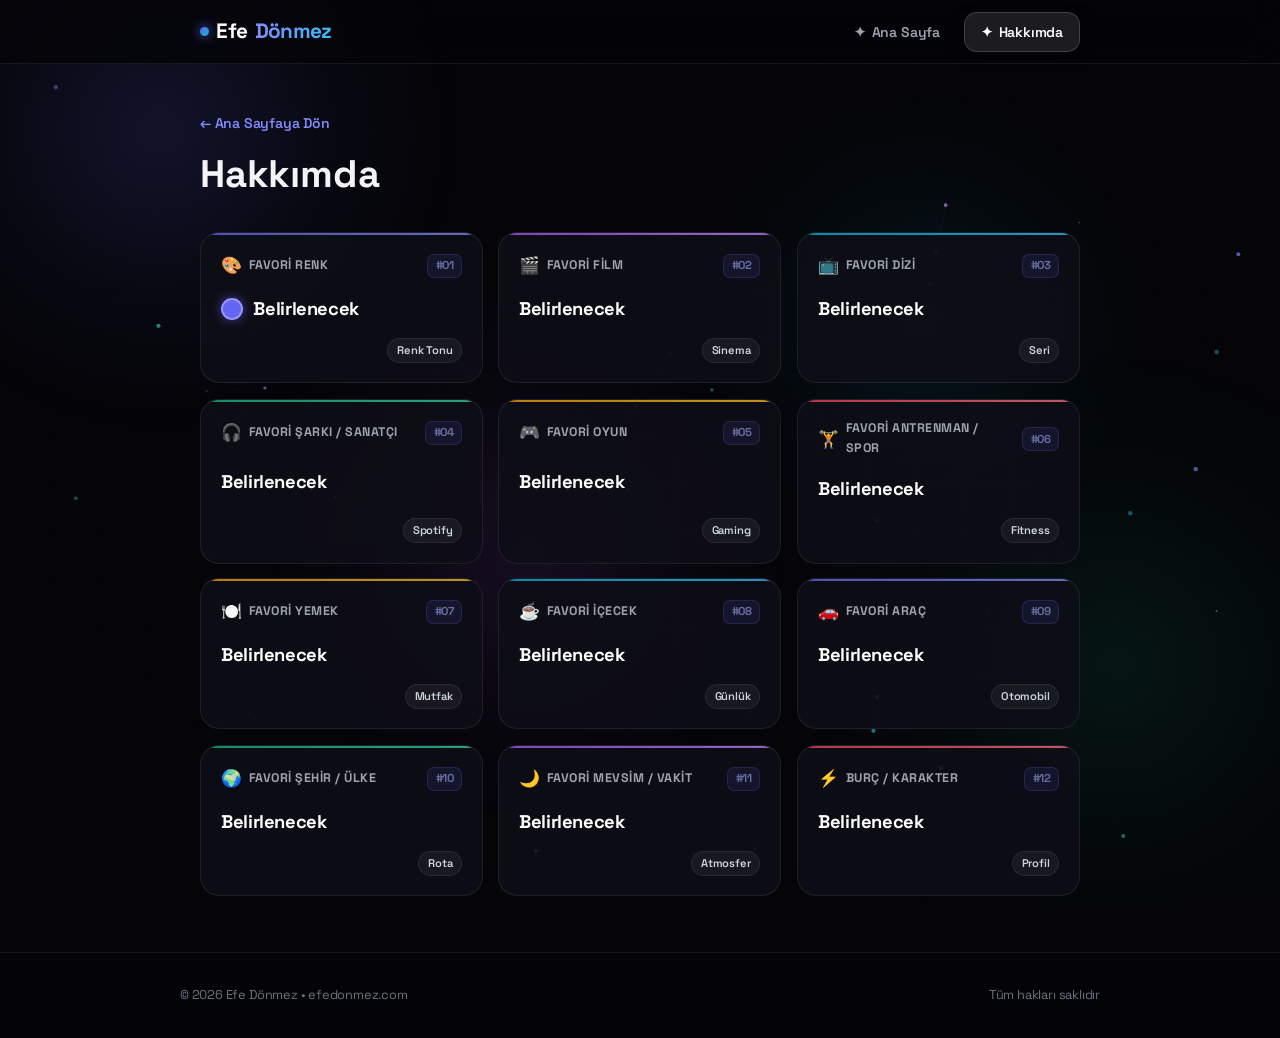
==== commit 821f0712: "feat(about): add 12 single-choice personal favorite cards component" ====
--- a/hakkimda.html
+++ b/hakkimda.html
@@ -4,7 +4,7 @@
   <meta charset="UTF-8" />
   <meta name="viewport" content="width=device-width, initial-scale=1.0, maximum-scale=5.0, viewport-fit=cover" />
   <meta name="theme-color" content="#050508" />
-  <meta name="description" content="Efe Dönmez - Hakkımda." />
+  <meta name="description" content="Efe Dönmez - Hakkımda & Kişisel Favoriler." />
   <link rel="canonical" href="https://efedonmez.com/hakkimda.html" />
   <link rel="manifest" href="site.webmanifest" />
   <title>Hakkımda — Efe Dönmez | efedonmez.com</title>
@@ -19,6 +19,7 @@
   <link rel="preconnect" href="https://fonts.gstatic.com" crossorigin />
   <link href="https://fonts.googleapis.com/css2?family=Space+Grotesk:wght@400;500;600;700&display=swap" rel="stylesheet" />
   <link rel="stylesheet" href="css/base.css" />
+  <link rel="stylesheet" href="css/bento.css" />
   <link rel="stylesheet" href="css/about.css" />
 </head>
 <body>
@@ -52,73 +53,11 @@
     <section id="view-about" class="fade-in">
       <div class="about-header">
         <a href="index.html" class="back-link">← Ana Sayfaya Dön</a>
-        <h1 class="shimmer-title" style="font-size: clamp(1.8rem, 4vw, 2.4rem);">Hakkımda & Sıralamalar</h1>
+        <h1 class="shimmer-title" style="font-size: clamp(1.8rem, 4vw, 2.4rem);">Hakkımda</h1>
       </div>
 
-      <!-- Sıralama ve Favori Kutuları -->
-      <div class="favorites-grid stagger-item" style="--delay: 0.1s">
-        
-        <!-- Kutu 1: Sevdiğim Renkler -->
-        <div class="fav-card">
-          <div class="fav-card-header">
-            <span class="fav-icon">🎨</span>
-            <h2 class="fav-title">Sevdiğim Renkler</h2>
-          </div>
-          <div class="fav-list">
-            <div class="fav-item">
-              <span class="rank-badge">01</span>
-              <span class="color-dot" style="background: #6366f1;"></span>
-              <span class="fav-item-name">Renk #1</span>
-            </div>
-            <div class="fav-item">
-              <span class="rank-badge">02</span>
-              <span class="color-dot" style="background: #06b6d4;"></span>
-              <span class="fav-item-name">Renk #2</span>
-            </div>
-            <div class="fav-item">
-              <span class="rank-badge">03</span>
-              <span class="color-dot" style="background: #10b981;"></span>
-              <span class="fav-item-name">Renk #3</span>
-            </div>
-            <div class="fav-item">
-              <span class="rank-badge">04</span>
-              <span class="color-dot" style="background: #a855f7;"></span>
-              <span class="fav-item-name">Renk #4</span>
-            </div>
-          </div>
-        </div>
-
-        <!-- Kutu 2: Sevdiğim Filmler -->
-        <div class="fav-card">
-          <div class="fav-card-header">
-            <span class="fav-icon">🎬</span>
-            <h2 class="fav-title">Sevdiğim Filmler</h2>
-          </div>
-          <div class="fav-list">
-            <div class="fav-item">
-              <span class="rank-badge">01</span>
-              <span class="fav-item-name">Film Adı #1</span>
-              <span class="fav-tag">Tür / Yıl</span>
-            </div>
-            <div class="fav-item">
-              <span class="rank-badge">02</span>
-              <span class="fav-item-name">Film Adı #2</span>
-              <span class="fav-tag">Tür / Yıl</span>
-            </div>
-            <div class="fav-item">
-              <span class="rank-badge">03</span>
-              <span class="fav-item-name">Film Adı #3</span>
-              <span class="fav-tag">Tür / Yıl</span>
-            </div>
-            <div class="fav-item">
-              <span class="rank-badge">04</span>
-              <span class="fav-item-name">Film Adı #4</span>
-              <span class="fav-tag">Tür / Yıl</span>
-            </div>
-          </div>
-        </div>
-
-      </div>
+      <!-- Kişisel Favoriler Bileşen Izgarası (Her Kategoriden 1 Seçim - data/about.js) -->
+      <div class="personal-grid" id="favorites-container"></div>
     </section>
   </main>
 
@@ -132,6 +71,7 @@
   <!-- Modüler JS Bileşenleri (< 200 Satır Kuralına Uygun) -->
   <script src="js/confetti.js"></script>
   <script src="js/particles.js"></script>
+  <script src="data/about.js"></script>
   <script src="js/components.js"></script>
 </body>
 </html>
--- a/css/bento.css
+++ b/css/bento.css
@@ -0,0 +1,78 @@
+/* ==========================================================================
+   BENTO.CSS - Bento Grid, Spotlight Efekti ve Canlı Kart Widget'ları (< 150 Satır)
+   ========================================================================== */
+
+.spotlight-card {
+  position: relative; overflow: hidden; --mouse-x: 50%; --mouse-y: 50%; --rx: 0deg; --ry: 0deg;
+  transform: perspective(1000px) rotateX(var(--rx)) rotateY(var(--ry));
+  transition: transform 0.12s cubic-bezier(0.16, 1, 0.3, 1), border-color 0.25s ease, box-shadow 0.25s ease;
+  will-change: transform;
+}
+.spotlight-card::after {
+  content: ''; position: absolute; inset: 0;
+  background: radial-gradient(420px circle at var(--mouse-x) var(--mouse-y), rgba(129, 140, 248, 0.14), transparent 45%);
+  opacity: 0; transition: opacity 0.25s ease; pointer-events: none; z-index: 1;
+}
+.spotlight-card:hover::after { opacity: 1; }
+@media (hover: none) {
+  .spotlight-card { transform: none !important; }
+  .spotlight-card::after { display: none !important; }
+}
+
+.bento-grid { display: grid; grid-template-columns: 1fr; gap: 1.05rem; }
+@media (min-width: 640px) { .bento-grid { grid-template-columns: repeat(2, 1fr); } .bento-card.large, .bento-card.wide { grid-column: span 2; } }
+@media (min-width: 860px) { .bento-grid { grid-template-columns: repeat(3, 1fr); } .bento-card.large { grid-column: span 2; } .bento-card.wide { grid-column: span 3; } }
+
+.bento-card { padding: 1.45rem; border-radius: 1.35rem; background-color: var(--bg-card); border: 1px solid var(--border-subtle); display: flex; flex-direction: column; justify-content: space-between; gap: 1.05rem; position: relative; overflow: hidden; z-index: 1; }
+.bento-card > * { position: relative; z-index: 2; }
+.bento-card:hover { border-color: var(--border-hover); background-color: var(--bg-card-hover); box-shadow: 0 18px 40px rgba(0, 0, 0, 0.45), 0 0 25px rgba(99, 102, 241, 0.15); }
+.bento-badge-row { display: flex; align-items: center; justify-content: space-between; gap: 0.5rem; }
+.bento-badge { font-size: 0.74rem; font-weight: 700; text-transform: uppercase; letter-spacing: 0.05em; padding: 0.28rem 0.72rem; border-radius: 9999px; display: inline-flex; align-items: center; gap: 0.35rem; }
+.bento-badge.indigo { color: #a5b4fc; border: 1px solid rgba(99, 102, 241, 0.35); background: rgba(99, 102, 241, 0.12); }
+.bento-badge.emerald { color: #6ee7b7; border: 1px solid rgba(16, 185, 129, 0.35); background: rgba(16, 185, 129, 0.12); }
+.bento-badge.purple { color: #d8b4fe; border: 1px solid rgba(168, 85, 247, 0.35); background: rgba(168, 85, 247, 0.12); }
+.bento-badge.amber { color: #fcd34d; border: 1px solid rgba(245, 158, 11, 0.35); background: rgba(245, 158, 11, 0.12); }
+.bento-badge.rose { color: #fda4af; border: 1px solid rgba(244, 63, 94, 0.35); background: rgba(244, 63, 94, 0.12); }
+.bento-badge.cyan { color: #67e8f9; border: 1px solid rgba(6, 182, 212, 0.35); background: rgba(6, 182, 212, 0.12); }
+
+/* Mini Card Canlı Widget'lar */
+.ecg-widget { width: 90px; height: 24px; overflow: visible; }
+.ecg-line { fill: none; stroke: #818cf8; stroke-width: 2.2; stroke-linecap: round; stroke-linejoin: round; stroke-dasharray: 160; stroke-dashoffset: 160; animation: ecgPulse 2.4s ease-in-out infinite; }
+@keyframes ecgPulse { 0% { stroke-dashoffset: 160; opacity: 0.3; } 50% { stroke-dashoffset: 0; opacity: 1; } 100% { stroke-dashoffset: -160; opacity: 0.3; } }
+
+.music-widget { display: flex; align-items: center; gap: 0.5rem; }
+.vinyl-disc { width: 22px; height: 22px; border-radius: 50%; background: conic-gradient(#18181b, #a855f7, #18181b, #6366f1, #18181b); border: 2px solid #c084fc; display: flex; align-items: center; justify-content: center; animation: spinHalo 3s linear infinite; }
+.vinyl-disc::after { content: ''; width: 5px; height: 5px; border-radius: 50%; background: #fff; }
+.equalizer { display: flex; align-items: flex-end; gap: 3px; height: 18px; }
+.eq-bar { width: 3px; background: linear-gradient(180deg, #38bdf8, #a855f7); border-radius: 2px; animation: equalize 0.9s infinite alternate ease-in-out; }
+.eq-bar:nth-child(1) { height: 7px; animation-duration: 0.6s; }
+.eq-bar:nth-child(2) { height: 16px; animation-duration: 0.95s; animation-delay: 0.15s; }
+.eq-bar:nth-child(3) { height: 10px; animation-duration: 0.75s; animation-delay: 0.3s; }
+.eq-bar:nth-child(4) { height: 18px; animation-duration: 1.1s; animation-delay: 0.05s; }
+.eq-bar:nth-child(5) { height: 12px; animation-duration: 0.8s; animation-delay: 0.25s; }
+@keyframes equalize { 0% { transform: scaleY(0.25); } 100% { transform: scaleY(1); } }
+
+.power-meter { display: flex; gap: 3px; align-items: center; }
+.pwr-seg { width: 10px; height: 6px; border-radius: 2px; background: #10b981; animation: powerCharge 1.6s infinite; }
+.pwr-seg:nth-child(2) { animation-delay: 0.25s; } .pwr-seg:nth-child(3) { animation-delay: 0.5s; } .pwr-seg:nth-child(4) { animation-delay: 0.75s; }
+@keyframes powerCharge { 0%, 100% { opacity: 0.25; transform: scaleY(0.8); } 50% { opacity: 1; transform: scaleY(1.2); } }
+
+.chat-typing { display: flex; align-items: center; gap: 4px; padding: 0.3rem 0.55rem; border-radius: 9999px; background: rgba(244, 63, 94, 0.12); border: 1px solid rgba(244, 63, 94, 0.25); }
+.typing-dot { width: 5px; height: 5px; border-radius: 50%; background: #fda4af; animation: typingBounce 1.2s infinite ease-in-out; }
+.typing-dot:nth-child(2) { animation-delay: 0.2s; } .typing-dot:nth-child(3) { animation-delay: 0.4s; }
+@keyframes typingBounce { 0%, 80%, 100% { transform: translateY(0); opacity: 0.4; } 40% { transform: translateY(-4px); opacity: 1; } }
+
+.game-ping { font-size: 1.1rem; display: inline-block; animation: controllerRock 2s ease-in-out infinite; }
+@keyframes controllerRock { 0%, 100% { transform: rotate(-8deg) scale(1); } 50% { transform: rotate(8deg) scale(1.15); } }
+
+.bento-title { font-size: 1.18rem; font-weight: 800; color: #fff; line-height: 1.35; }
+.bento-desc { font-size: 0.89rem; color: var(--text-muted); line-height: 1.62; }
+.bento-tags { display: flex; flex-wrap: wrap; gap: 0.42rem; }
+.bento-tag { font-size: 0.72rem; font-weight: 600; padding: 0.22rem 0.6rem; border-radius: 0.45rem; background-color: rgba(255, 255, 255, 0.05); color: #cbd5e1; border: 1px solid rgba(255, 255, 255, 0.07); transition: all 0.2s ease; }
+.bento-card:hover .bento-tag { border-color: rgba(129, 140, 248, 0.3); color: #fff; }
+
+@media (max-width: 480px) {
+  .bento-card { padding: 1.15rem; gap: 0.85rem; border-radius: 1.2rem; }
+  .bento-title { font-size: 1.08rem; }
+  .bento-desc { font-size: 0.84rem; line-height: 1.55; }
+}
--- a/css/about.css
+++ b/css/about.css
@@ -1,111 +1,107 @@
 /* ==========================================================================
-   ABOUT.CSS - Sıralama & Favori Kutuları Stilleri (< 120 Satır)
+   ABOUT.CSS - Kişisel Favori Kartları (Her Kategoriden 1 Seçim) (< 120 Satır)
    ========================================================================== */
 
-.about-header { padding: 1.5rem 0 1.25rem 0; display: flex; flex-direction: column; gap: 0.6rem; }
+.about-header { padding: 1.5rem 0 1.25rem 0; display: flex; flex-direction: column; gap: 0.5rem; }
 .back-link { display: inline-flex; align-items: center; gap: 0.4rem; color: var(--primary-light); font-size: 0.88rem; font-weight: 600; width: fit-content; transition: transform 0.2s ease; }
 .back-link:hover { transform: translateX(-4px); color: #fff; }
 
-.favorites-grid {
+.personal-grid {
   display: grid;
   grid-template-columns: 1fr;
-  gap: 1.25rem;
-  margin-top: 1rem;
+  gap: 0.95rem;
+  margin-top: 0.5rem;
 }
-@media (min-width: 680px) {
-  .favorites-grid { grid-template-columns: repeat(2, 1fr); }
-}
+@media (min-width: 560px) { .personal-grid { grid-template-columns: repeat(2, 1fr); } }
+@media (min-width: 840px) { .personal-grid { grid-template-columns: repeat(3, 1fr); } }
 
-.fav-card {
-  padding: 1.35rem;
-  border-radius: 1.25rem;
+.personal-card {
+  padding: 1.2rem 1.25rem;
+  border-radius: 1.2rem;
   background-color: var(--bg-card);
   border: 1px solid var(--border-subtle);
   display: flex;
   flex-direction: column;
-  gap: 1rem;
+  justify-content: space-between;
+  gap: 0.85rem;
   position: relative;
   overflow: hidden;
-  transition: transform 0.2s ease, border-color 0.2s ease, box-shadow 0.2s ease;
+  transition: transform 0.22s cubic-bezier(0.16, 1, 0.3, 1), border-color 0.22s ease, box-shadow 0.22s ease;
 }
-.fav-card:hover {
+.personal-card::before {
+  content: ''; position: absolute; top: 0; left: 0; right: 0; height: 2px;
+  background: var(--card-accent, #6366f1); opacity: 0.75;
+}
+.personal-card:hover {
+  transform: translateY(-4px);
   border-color: var(--border-hover);
   background-color: var(--bg-card-hover);
-  box-shadow: 0 14px 32px rgba(0, 0, 0, 0.4), 0 0 20px rgba(99, 102, 241, 0.12);
-  transform: translateY(-2px);
+  box-shadow: 0 14px 30px rgba(0, 0, 0, 0.45), 0 0 22px rgba(99, 102, 241, 0.14);
 }
 
-.fav-card-header {
+.accent-indigo { --card-accent: linear-gradient(90deg, #6366f1, #818cf8); }
+.accent-purple { --card-accent: linear-gradient(90deg, #a855f7, #c084fc); }
+.accent-cyan   { --card-accent: linear-gradient(90deg, #06b6d4, #38bdf8); }
+.accent-emerald{ --card-accent: linear-gradient(90deg, #10b981, #34d399); }
+.accent-amber  { --card-accent: linear-gradient(90deg, #f59e0b, #fbbf24); }
+.accent-rose   { --card-accent: linear-gradient(90deg, #f43f5e, #fb7185); }
+
+.p-card-top {
   display: flex;
   align-items: center;
-  gap: 0.6rem;
-  padding-bottom: 0.6rem;
-  border-bottom: 1px solid rgba(255, 255, 255, 0.06);
+  justify-content: space-between;
+  gap: 0.5rem;
 }
-.fav-icon { font-size: 1.25rem; }
-.fav-title {
-  font-size: 1.12rem;
+.p-card-cat {
+  font-size: 0.78rem;
   font-weight: 700;
+  color: var(--text-muted);
+  text-transform: uppercase;
+  letter-spacing: 0.04em;
+  display: inline-flex;
+  align-items: center;
+  gap: 0.4rem;
+}
+.p-card-icon { font-size: 1.05rem; }
+.p-card-num {
+  font-size: 0.72rem;
+  font-weight: 800;
+  color: rgba(165, 180, 252, 0.55);
+  background: rgba(99, 102, 241, 0.1);
+  border: 1px solid rgba(99, 102, 241, 0.2);
+  padding: 0.12rem 0.45rem;
+  border-radius: 0.45rem;
+}
+
+.p-card-body {
+  display: flex;
+  align-items: center;
+  gap: 0.65rem;
+  min-height: 32px;
+}
+.p-card-val {
+  font-size: 1.15rem;
+  font-weight: 800;
   color: #fff;
   letter-spacing: -0.02em;
+  line-height: 1.3;
 }
-
-.fav-list {
-  display: flex;
-  flex-direction: column;
-  gap: 0.55rem;
-}
-
-.fav-item {
-  display: flex;
-  align-items: center;
-  gap: 0.75rem;
-  padding: 0.65rem 0.85rem;
-  border-radius: 0.85rem;
-  background: rgba(255, 255, 255, 0.03);
-  border: 1px solid rgba(255, 255, 255, 0.05);
-  transition: all 0.2s ease;
-}
-.fav-item:hover {
-  background: rgba(99, 102, 241, 0.08);
-  border-color: rgba(129, 140, 248, 0.3);
-  transform: translateX(3px);
-}
-
-.rank-badge {
-  font-size: 0.75rem;
-  font-weight: 800;
-  color: var(--primary-light);
-  background: rgba(99, 102, 241, 0.15);
-  border: 1px solid rgba(99, 102, 241, 0.3);
-  padding: 0.2rem 0.45rem;
-  border-radius: 0.5rem;
-  min-width: 28px;
-  text-align: center;
-  letter-spacing: -0.02em;
-}
-
-.fav-item-name {
-  font-size: 0.92rem;
-  font-weight: 600;
-  color: #e2e8f0;
-  flex: 1;
-}
-
-.color-dot {
-  width: 20px;
-  height: 20px;
+.color-swatch {
+  width: 22px;
+  height: 22px;
   border-radius: 50%;
-  border: 1.5px solid rgba(255, 255, 255, 0.25);
-  box-shadow: 0 0 10px rgba(0, 0, 0, 0.5);
+  border: 2px solid rgba(255, 255, 255, 0.3);
+  box-shadow: 0 0 12px rgba(99, 102, 241, 0.6);
   flex-shrink: 0;
 }
 
-.fav-tag {
-  font-size: 0.72rem;
-  color: var(--text-muted);
-  background: rgba(255, 255, 255, 0.06);
-  padding: 0.18rem 0.5rem;
+.p-card-footer { display: flex; align-items: center; justify-content: flex-end; }
+.p-card-tag {
+  font-size: 0.7rem;
+  font-weight: 600;
+  color: #cbd5e1;
+  background: rgba(255, 255, 255, 0.05);
+  border: 1px solid rgba(255, 255, 255, 0.08);
+  padding: 0.16rem 0.55rem;
   border-radius: 9999px;
-  margin-left: auto;
 }
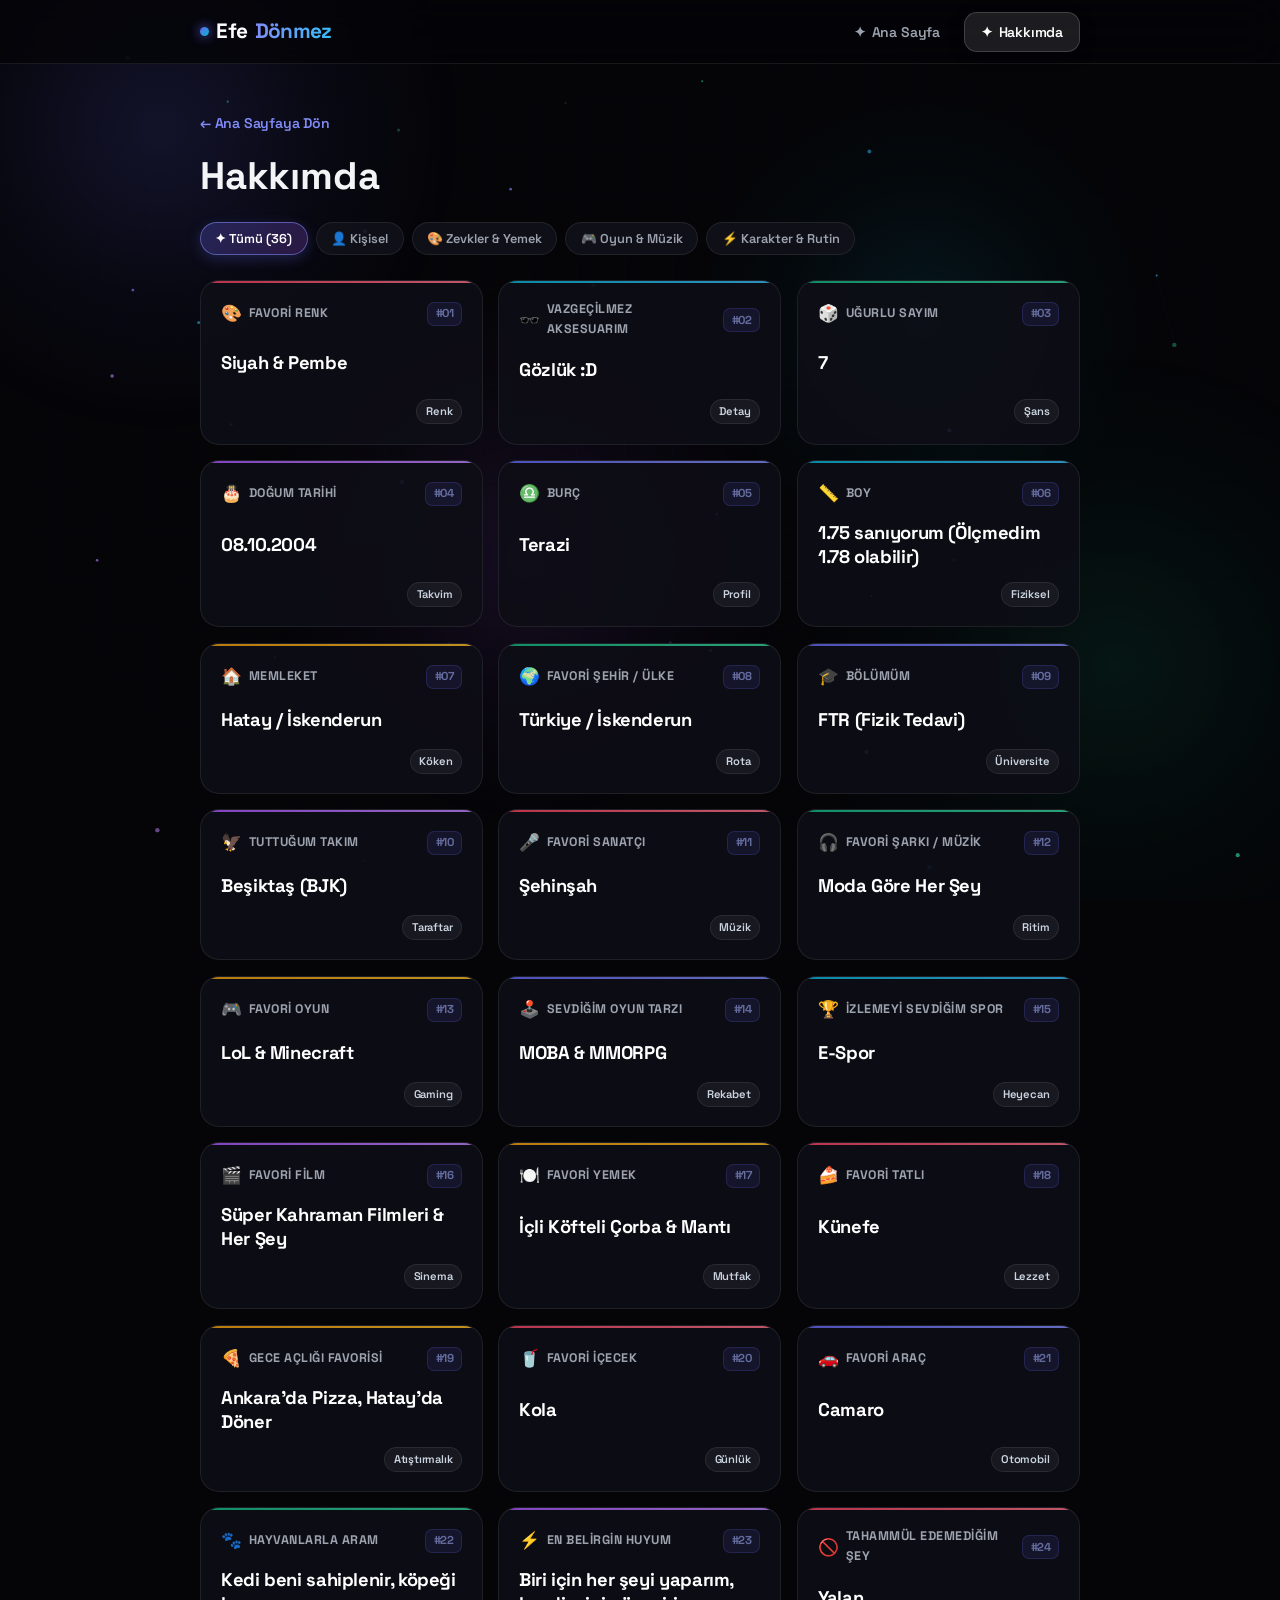
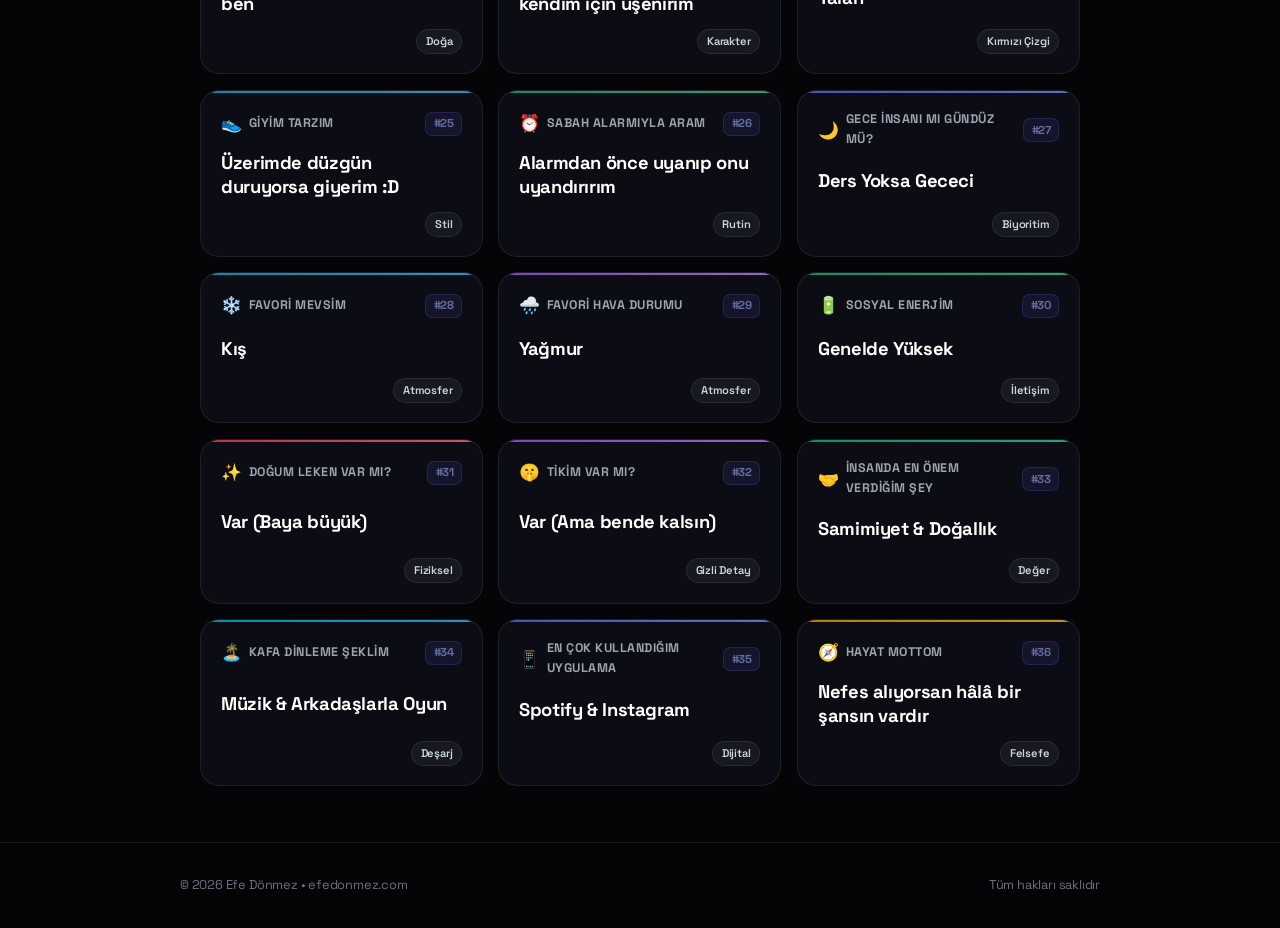
==== commit c1810b81: "feat: add real Instagram & Spotify links and category filters on hakkimda page" ====
--- a/hakkimda.html
+++ b/hakkimda.html
@@ -54,6 +54,13 @@
       <div class="about-header">
         <a href="index.html" class="back-link">← Ana Sayfaya Dön</a>
         <h1 class="shimmer-title" style="font-size: clamp(1.8rem, 4vw, 2.4rem);">Hakkımda</h1>
+        <div class="about-filters">
+          <button class="filter-pill active" onclick="filterAboutCards('all', this)">✦ Tümü (36)</button>
+          <button class="filter-pill" onclick="filterAboutCards('kisisel', this)">👤 Kişisel</button>
+          <button class="filter-pill" onclick="filterAboutCards('zevkler', this)">🎨 Zevkler & Yemek</button>
+          <button class="filter-pill" onclick="filterAboutCards('oyunmuzik', this)">🎮 Oyun & Müzik</button>
+          <button class="filter-pill" onclick="filterAboutCards('karakter', this)">⚡ Karakter & Rutin</button>
+        </div>
       </div>
 
       <!-- Kişisel Favoriler Bileşen Izgarası (Her Kategoriden 1 Seçim - data/about.js) -->
--- a/css/about.css
+++ b/css/about.css
@@ -2,9 +2,22 @@
    ABOUT.CSS - Kişisel Favori Kartları (Her Kategoriden 1 Seçim) (< 120 Satır)
    ========================================================================== */
 
-.about-header { padding: 1.5rem 0 1.25rem 0; display: flex; flex-direction: column; gap: 0.5rem; }
+.about-header { padding: 1.5rem 0 1.1rem 0; display: flex; flex-direction: column; gap: 0.65rem; }
 .back-link { display: inline-flex; align-items: center; gap: 0.4rem; color: var(--primary-light); font-size: 0.88rem; font-weight: 600; width: fit-content; transition: transform 0.2s ease; }
 .back-link:hover { transform: translateX(-4px); color: #fff; }
+
+.about-filters { display: flex; flex-wrap: wrap; gap: 0.5rem; margin-top: 0.35rem; }
+.filter-pill {
+  padding: 0.42rem 0.9rem; border-radius: 9999px; font-family: var(--font-sans);
+  font-size: 0.8rem; font-weight: 600; color: var(--text-muted);
+  background: rgba(18, 18, 26, 0.85); border: 1px solid var(--border-subtle);
+  cursor: pointer; transition: all 0.2s ease;
+}
+.filter-pill:hover { color: #fff; border-color: rgba(129, 140, 248, 0.4); transform: translateY(-1px); }
+.filter-pill.active {
+  color: #fff; background: linear-gradient(135deg, rgba(99, 102, 241, 0.28), rgba(168, 85, 247, 0.22));
+  border-color: rgba(129, 140, 248, 0.55); box-shadow: 0 4px 14px rgba(99, 102, 241, 0.25);
+}
 
 .personal-grid {
   display: grid;
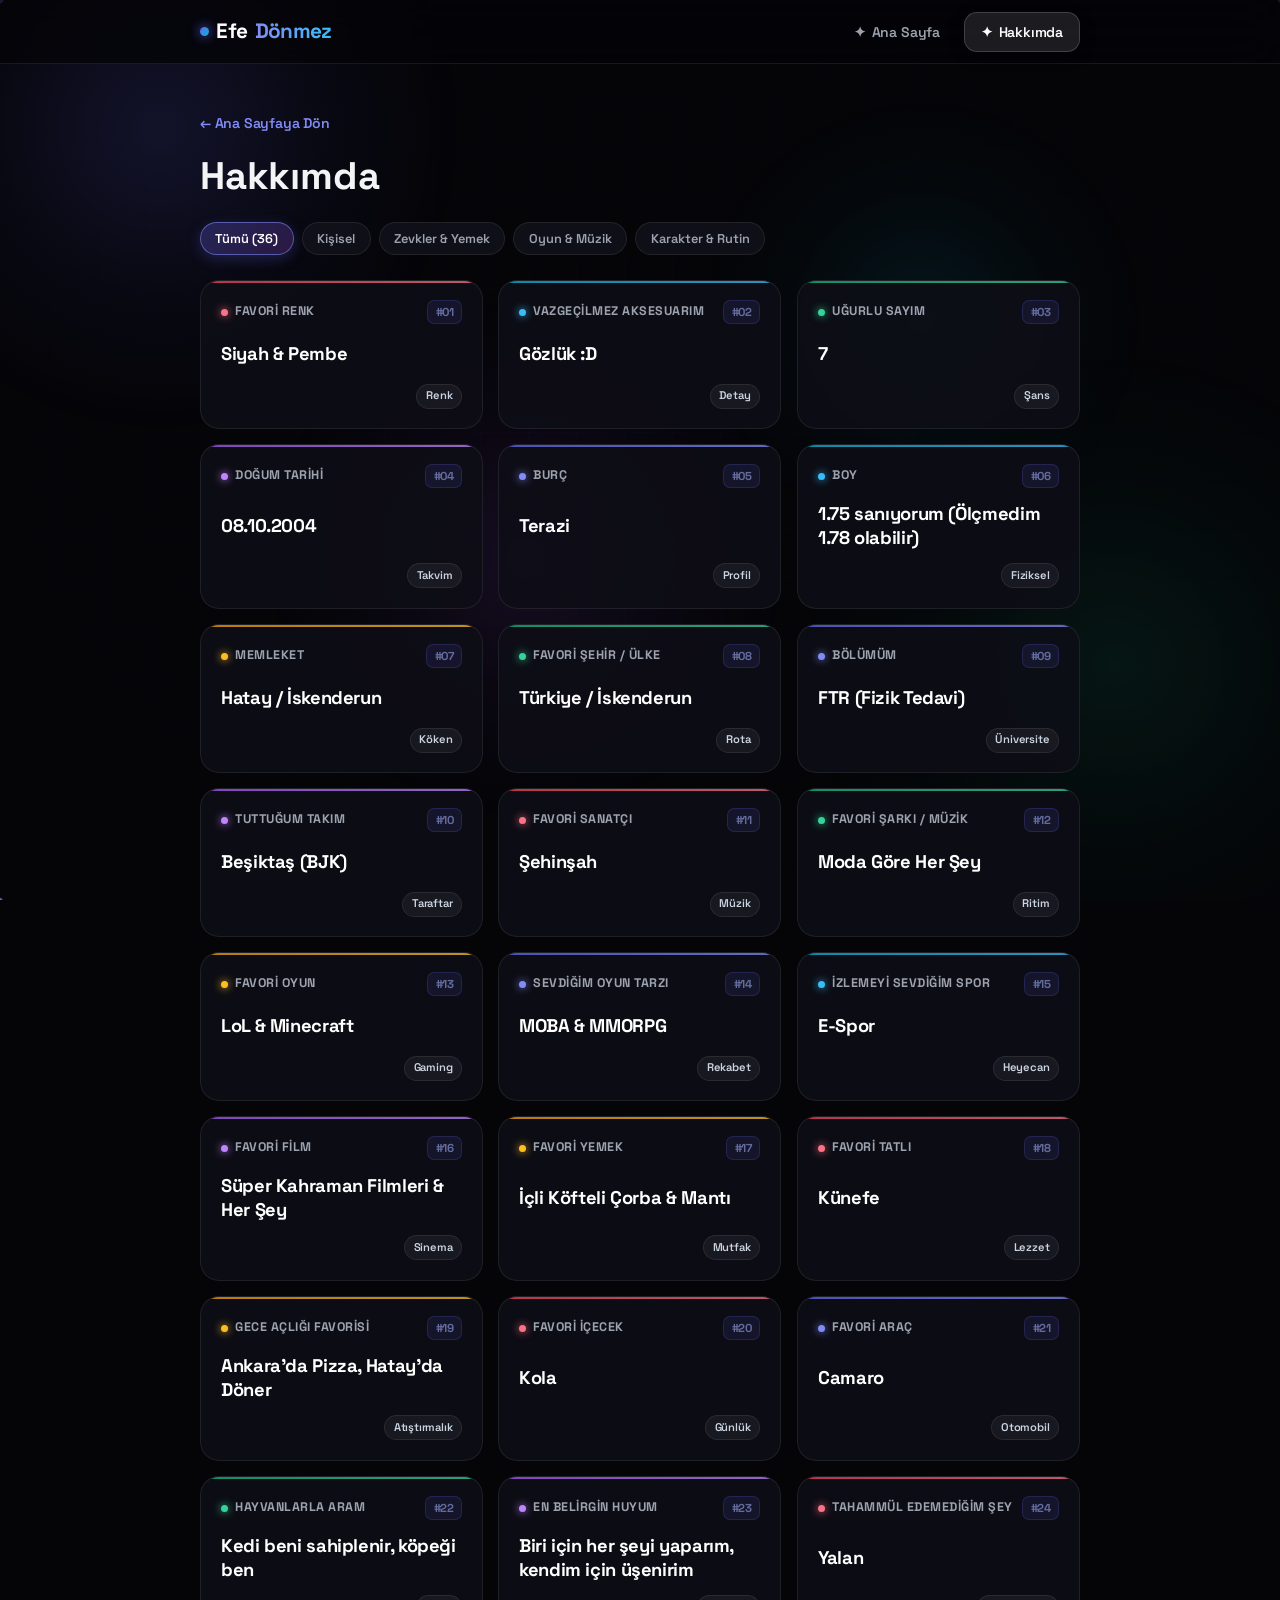
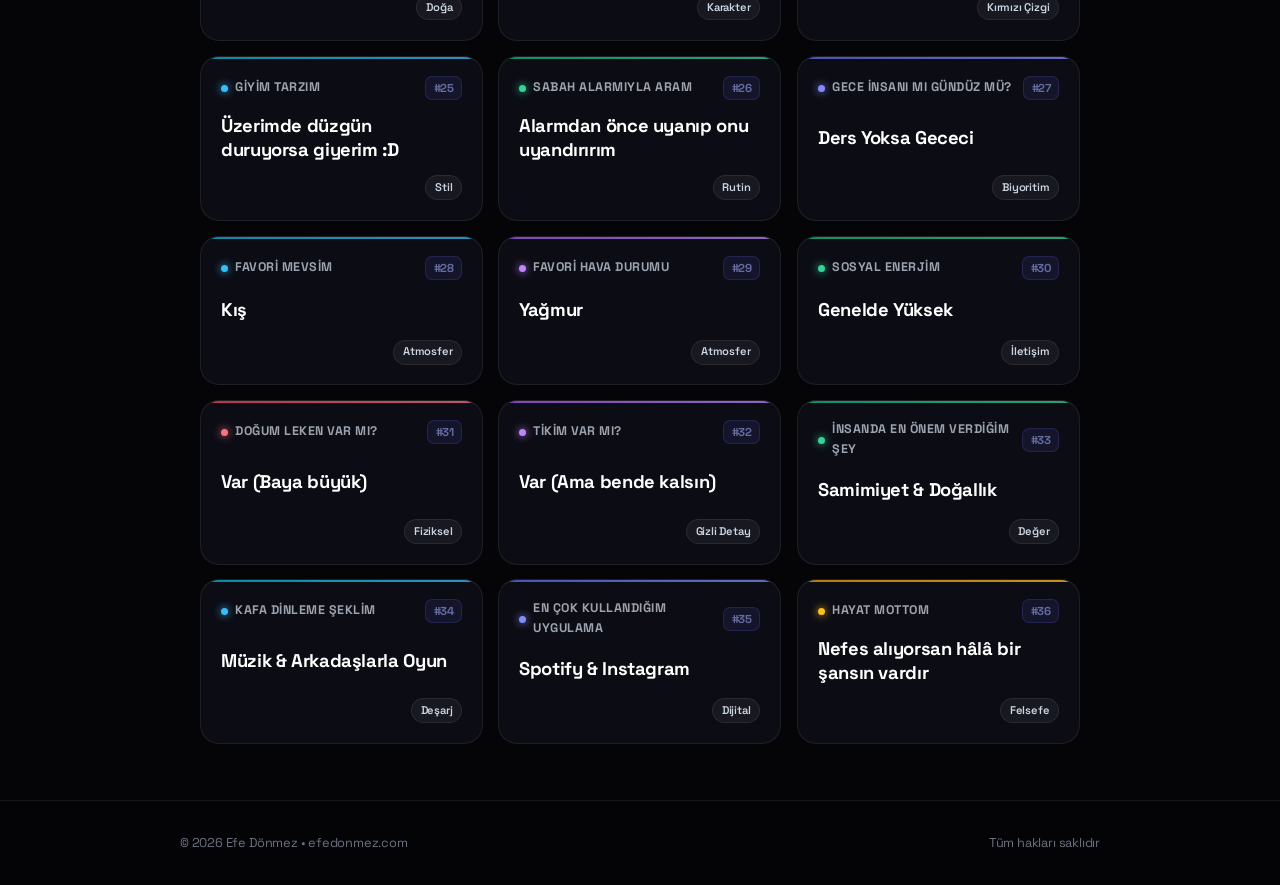
==== commit f2b0a05b: "style: replace cartoon emojis with minimalist glowing accent indicators" ====
--- a/hakkimda.html
+++ b/hakkimda.html
@@ -55,11 +55,11 @@
         <a href="index.html" class="back-link">← Ana Sayfaya Dön</a>
         <h1 class="shimmer-title" style="font-size: clamp(1.8rem, 4vw, 2.4rem);">Hakkımda</h1>
         <div class="about-filters">
-          <button class="filter-pill active" onclick="filterAboutCards('all', this)">✦ Tümü (36)</button>
-          <button class="filter-pill" onclick="filterAboutCards('kisisel', this)">👤 Kişisel</button>
-          <button class="filter-pill" onclick="filterAboutCards('zevkler', this)">🎨 Zevkler & Yemek</button>
-          <button class="filter-pill" onclick="filterAboutCards('oyunmuzik', this)">🎮 Oyun & Müzik</button>
-          <button class="filter-pill" onclick="filterAboutCards('karakter', this)">⚡ Karakter & Rutin</button>
+          <button class="filter-pill active" onclick="filterAboutCards('all', this)">Tümü (36)</button>
+          <button class="filter-pill" onclick="filterAboutCards('kisisel', this)">Kişisel</button>
+          <button class="filter-pill" onclick="filterAboutCards('zevkler', this)">Zevkler & Yemek</button>
+          <button class="filter-pill" onclick="filterAboutCards('oyunmuzik', this)">Oyun & Müzik</button>
+          <button class="filter-pill" onclick="filterAboutCards('karakter', this)">Karakter & Rutin</button>
         </div>
       </div>
 
--- a/css/about.css
+++ b/css/about.css
@@ -52,12 +52,12 @@
   box-shadow: 0 14px 30px rgba(0, 0, 0, 0.45), 0 0 22px rgba(99, 102, 241, 0.14);
 }
 
-.accent-indigo { --card-accent: linear-gradient(90deg, #6366f1, #818cf8); }
-.accent-purple { --card-accent: linear-gradient(90deg, #a855f7, #c084fc); }
-.accent-cyan   { --card-accent: linear-gradient(90deg, #06b6d4, #38bdf8); }
-.accent-emerald{ --card-accent: linear-gradient(90deg, #10b981, #34d399); }
-.accent-amber  { --card-accent: linear-gradient(90deg, #f59e0b, #fbbf24); }
-.accent-rose   { --card-accent: linear-gradient(90deg, #f43f5e, #fb7185); }
+.accent-indigo { --card-accent: linear-gradient(90deg, #6366f1, #818cf8); --dot-color: #818cf8; }
+.accent-purple { --card-accent: linear-gradient(90deg, #a855f7, #c084fc); --dot-color: #c084fc; }
+.accent-cyan   { --card-accent: linear-gradient(90deg, #06b6d4, #38bdf8); --dot-color: #38bdf8; }
+.accent-emerald{ --card-accent: linear-gradient(90deg, #10b981, #34d399); --dot-color: #34d399; }
+.accent-amber  { --card-accent: linear-gradient(90deg, #f59e0b, #fbbf24); --dot-color: #fbbf24; }
+.accent-rose   { --card-accent: linear-gradient(90deg, #f43f5e, #fb7185); --dot-color: #fb7185; }
 
 .p-card-top {
   display: flex;
@@ -73,9 +73,14 @@
   letter-spacing: 0.04em;
   display: inline-flex;
   align-items: center;
-  gap: 0.4rem;
+  gap: 0.45rem;
 }
-.p-card-icon { font-size: 1.05rem; }
+.p-card-dot {
+  width: 7px; height: 7px; border-radius: 50%;
+  background: var(--dot-color, #818cf8);
+  box-shadow: 0 0 8px var(--dot-color, #818cf8);
+  flex-shrink: 0;
+}
 .p-card-num {
   font-size: 0.72rem;
   font-weight: 800;
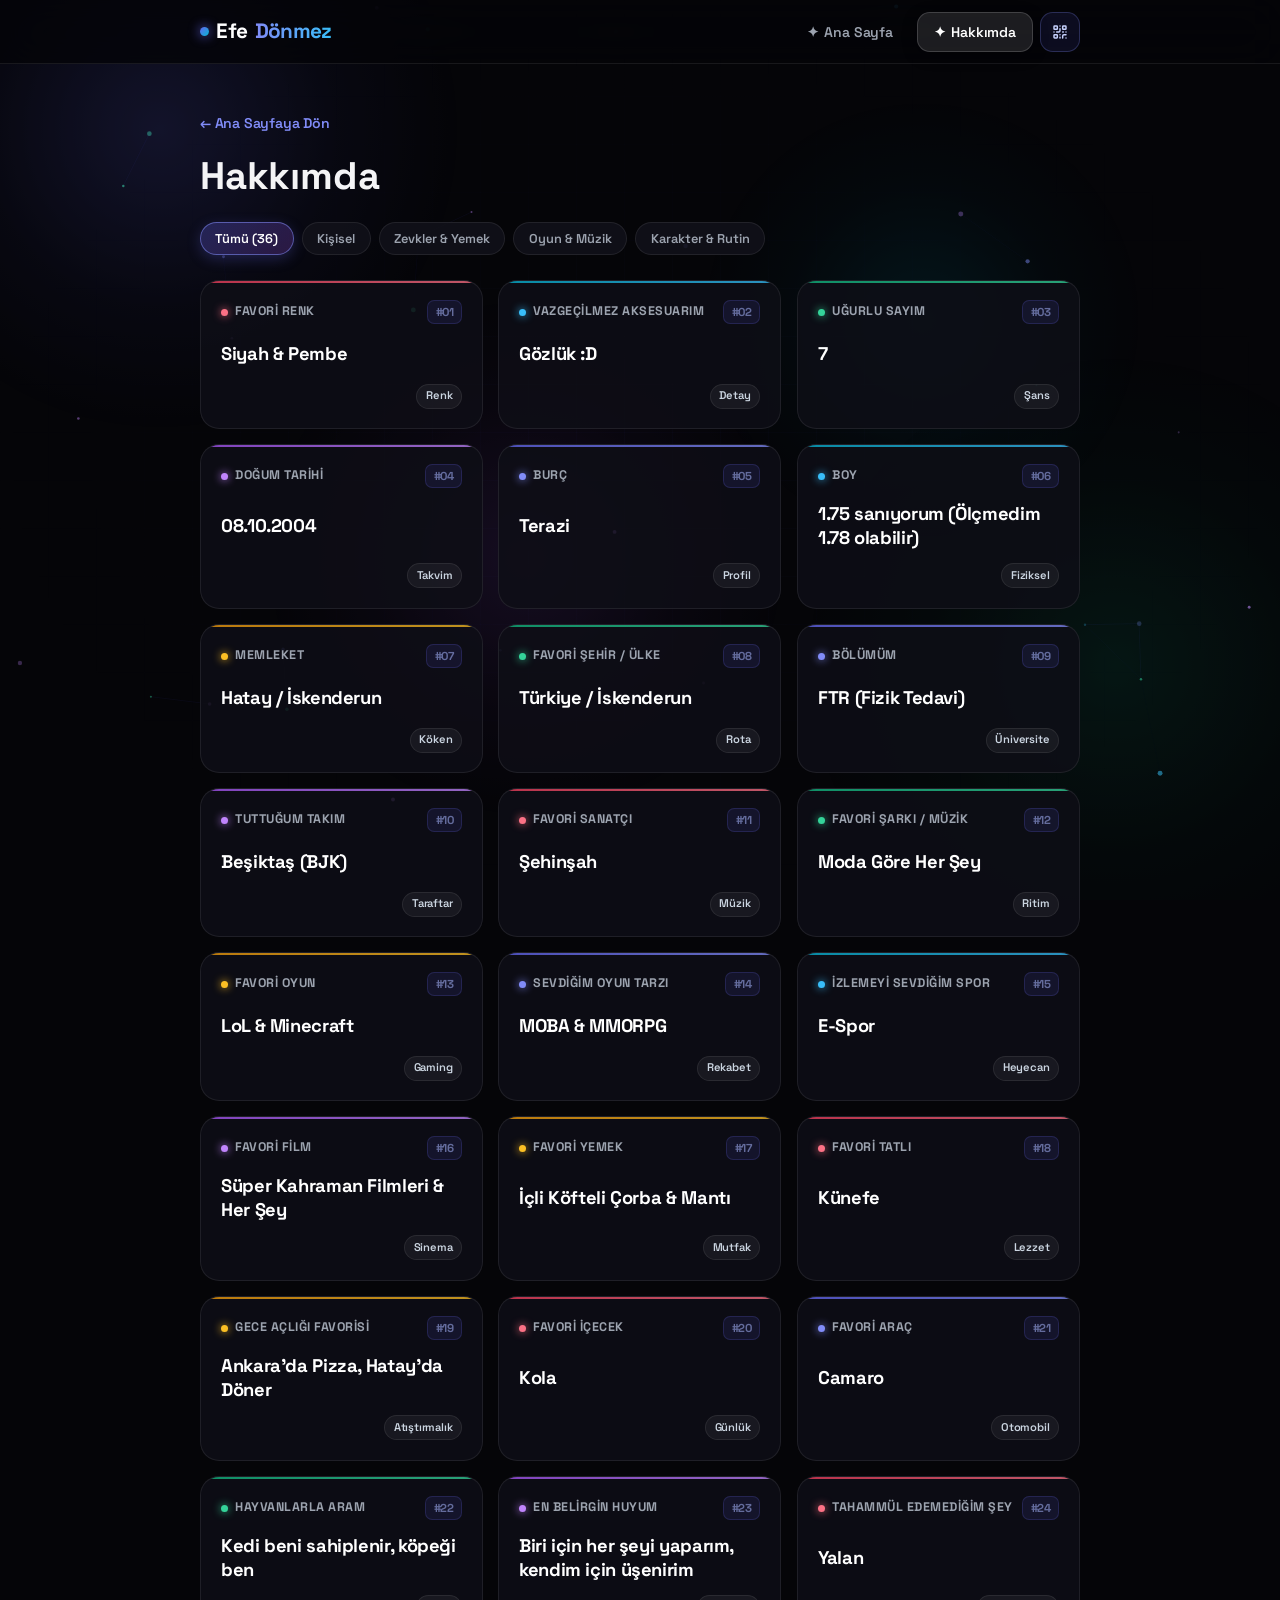
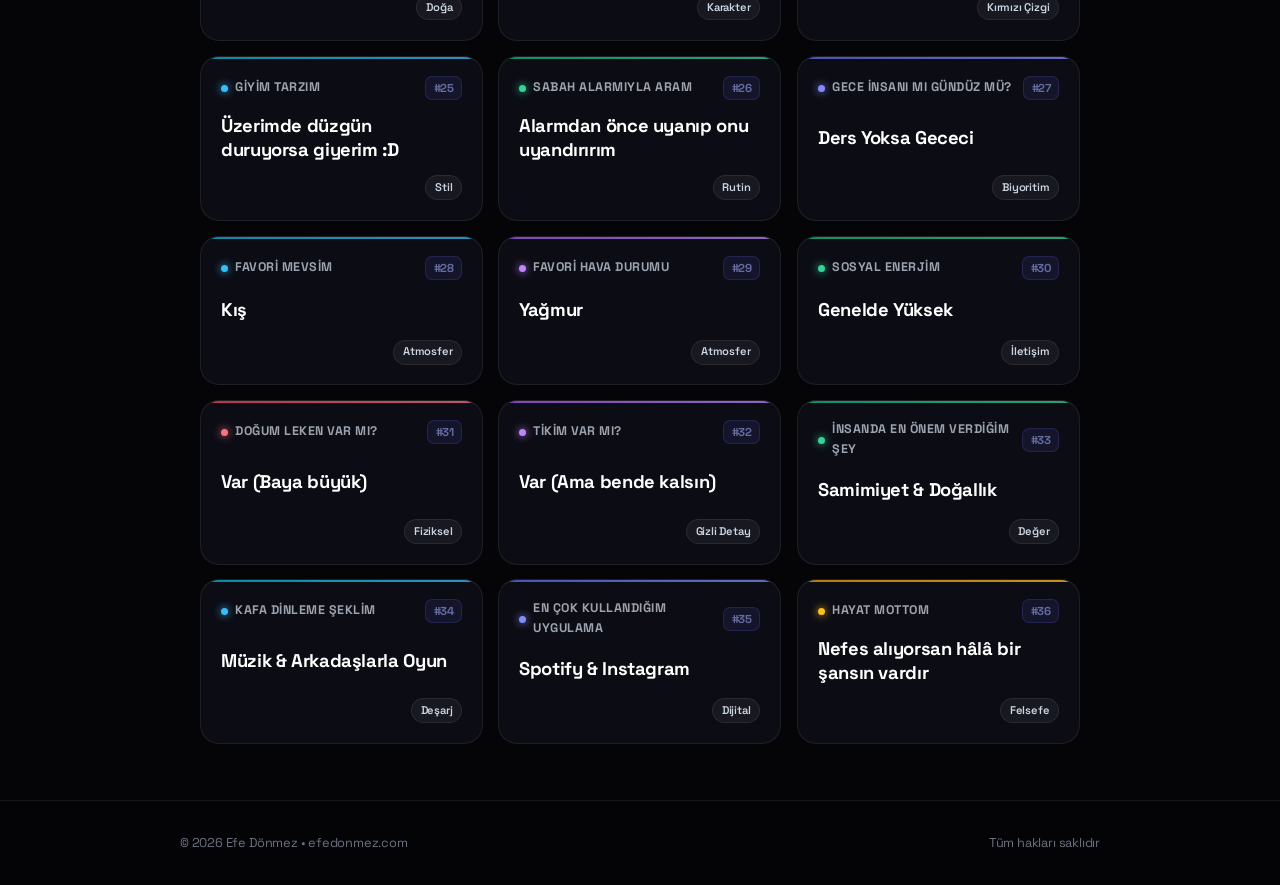
==== commit b7c1c508: "feat: add Digital Business Card & QR modal, custom 404 page, and mobile enhancements" ====
--- a/hakkimda.html
+++ b/hakkimda.html
@@ -21,6 +21,7 @@
   <link rel="stylesheet" href="css/base.css" />
   <link rel="stylesheet" href="css/bento.css" />
   <link rel="stylesheet" href="css/about.css" />
+  <link rel="stylesheet" href="css/qr-card.css" />
 </head>
 <body>
   <div class="scroll-progress-bar" id="scroll-progress"></div>
@@ -45,6 +46,9 @@
       <nav class="nav-tabs">
         <a href="index.html" class="tab-btn" id="nav-home"><span>✦</span> Ana Sayfa</a>
         <a href="hakkimda.html" class="tab-btn active" id="nav-about"><span>✦</span> Hakkımda</a>
+        <button onclick="openQrModal()" class="tab-btn qr-trigger-btn" title="Dijital Kartvizit & QR" aria-label="Dijital Kartvizit">
+          <svg width="16" height="16" viewBox="0 0 24 24" fill="none" stroke="currentColor" stroke-width="2.2" stroke-linecap="round" stroke-linejoin="round"><rect width="5" height="5" x="3" y="3" rx="1"/><rect width="5" height="5" x="16" y="3" rx="1"/><rect width="5" height="5" x="3" y="16" rx="1"/><path d="M21 16h-3a2 2 0 0 0-2 2v3"/><path d="M21 21v.01"/><path d="M12 7v3a2 2 0 0 1-2 2H7"/><path d="M3 12h.01"/><path d="M12 3h.01"/><path d="M12 16v.01"/><path d="M16 12h1"/><path d="M21 12v.01"/><path d="M12 21v-1"/></svg>
+        </button>
       </nav>
     </div>
   </header>
@@ -80,5 +84,6 @@
   <script src="js/particles.js"></script>
   <script src="data/about.js"></script>
   <script src="js/components.js"></script>
+  <script src="js/qr-card.js"></script>
 </body>
 </html>
--- a/css/bento.css
+++ b/css/bento.css
@@ -62,8 +62,10 @@
 .typing-dot:nth-child(2) { animation-delay: 0.2s; } .typing-dot:nth-child(3) { animation-delay: 0.4s; }
 @keyframes typingBounce { 0%, 80%, 100% { transform: translateY(0); opacity: 0.4; } 40% { transform: translateY(-4px); opacity: 1; } }
 
-.game-ping { font-size: 1.1rem; display: inline-block; animation: controllerRock 2s ease-in-out infinite; }
-@keyframes controllerRock { 0%, 100% { transform: rotate(-8deg) scale(1); } 50% { transform: rotate(8deg) scale(1.15); } }
+.game-hud { display: inline-flex; align-items: center; gap: 6px; padding: 0.22rem 0.55rem; border-radius: 9999px; background: rgba(245, 158, 11, 0.1); border: 1px solid rgba(245, 158, 11, 0.28); }
+.crosshair-icon { width: 12px; height: 12px; border: 1.5px solid #fbbf24; border-radius: 50%; position: relative; display: inline-flex; align-items: center; justify-content: center; animation: spinHalo 6s linear infinite; }
+.crosshair-icon::after { content: ''; width: 3px; height: 3px; border-radius: 50%; background: #10b981; box-shadow: 0 0 6px #10b981; }
+.ping-text { font-size: 0.68rem; font-weight: 800; color: #fcd34d; letter-spacing: 0.02em; }
 
 .bento-title { font-size: 1.18rem; font-weight: 800; color: #fff; line-height: 1.35; }
 .bento-desc { font-size: 0.89rem; color: var(--text-muted); line-height: 1.62; }
--- a/css/about.css
+++ b/css/about.css
@@ -123,3 +123,14 @@
   padding: 0.16rem 0.55rem;
   border-radius: 9999px;
 }
+
+@media (max-width: 560px) {
+  .about-filters {
+    flex-wrap: nowrap; overflow-x: auto; padding-bottom: 0.35rem;
+    scrollbar-width: none; -ms-overflow-style: none;
+  }
+  .about-filters::-webkit-scrollbar { display: none; }
+  .filter-pill { white-space: nowrap; flex-shrink: 0; }
+  .personal-card { padding: 1.05rem 1.1rem; gap: 0.7rem; }
+  .p-card-val { font-size: 1.05rem; }
+}
--- a/css/qr-card.css
+++ b/css/qr-card.css
@@ -0,0 +1,113 @@
+/* ==========================================================================
+   QR-CARD.CSS - Dijital Kartvizit, QR Modal & 404 Ekranı (Mobil Uyumlu < 130 Satır)
+   ========================================================================== */
+
+.qr-trigger-btn {
+  padding: 0.45rem 0.68rem !important;
+  min-width: 40px;
+  justify-content: center;
+  border: 1px solid rgba(129, 140, 248, 0.25) !important;
+  background: rgba(99, 102, 241, 0.1) !important;
+  color: #c7d2fe !important;
+}
+.qr-trigger-btn:hover {
+  background: rgba(99, 102, 241, 0.22) !important;
+  border-color: rgba(129, 140, 248, 0.55) !important;
+  color: #fff !important;
+}
+
+.qr-modal-backdrop {
+  position: fixed; inset: 0; z-index: 9990;
+  background: rgba(3, 3, 6, 0.78);
+  backdrop-filter: blur(14px); -webkit-backdrop-filter: blur(14px);
+  display: flex; align-items: center; justify-content: center;
+  padding: 1rem; opacity: 0; pointer-events: none;
+  transition: opacity 0.25s cubic-bezier(0.16, 1, 0.3, 1);
+}
+.qr-modal-backdrop.open { opacity: 1; pointer-events: auto; }
+
+.qr-modal-card {
+  width: 100%; max-width: 360px;
+  background: linear-gradient(160deg, rgba(18, 18, 28, 0.97) 0%, rgba(10, 10, 16, 0.98) 100%);
+  border: 1px solid rgba(129, 140, 248, 0.3);
+  border-radius: 1.5rem; padding: 1.5rem 1.35rem;
+  box-shadow: 0 24px 60px rgba(0, 0, 0, 0.75), 0 0 35px rgba(99, 102, 241, 0.2);
+  display: flex; flex-direction: column; align-items: center; gap: 1.1rem;
+  position: relative; transform: translateY(20px) scale(0.96);
+  transition: transform 0.28s cubic-bezier(0.16, 1, 0.3, 1);
+}
+.qr-modal-backdrop.open .qr-modal-card { transform: translateY(0) scale(1); }
+
+.qr-close-btn {
+  position: absolute; top: 0.9rem; right: 0.9rem;
+  width: 34px; height: 34px; border-radius: 50%;
+  background: rgba(255, 255, 255, 0.06); border: 1px solid rgba(255, 255, 255, 0.1);
+  color: #9ca3af; font-size: 1.1rem; cursor: pointer;
+  display: flex; align-items: center; justify-content: center;
+  transition: all 0.2s ease;
+}
+.qr-close-btn:hover { background: rgba(244, 63, 94, 0.2); color: #fff; border-color: rgba(244, 63, 94, 0.4); }
+
+.qr-profile-head { display: flex; flex-direction: column; align-items: center; text-align: center; gap: 0.35rem; }
+.qr-avatar {
+  width: 54px; height: 54px; border-radius: 50%;
+  background: linear-gradient(135deg, #1e1b4b, #0f172a);
+  border: 2px solid #818cf8; padding: 4px;
+  box-shadow: 0 0 18px rgba(99, 102, 241, 0.4);
+}
+.qr-avatar img { width: 100%; height: 100%; object-fit: contain; }
+.qr-name { font-size: 1.25rem; font-weight: 800; color: #fff; letter-spacing: -0.02em; margin-top: 0.2rem; }
+.qr-role { font-size: 0.78rem; font-weight: 600; color: var(--primary-light); }
+
+.qr-box {
+  padding: 0.75rem; border-radius: 1.15rem;
+  background: #0a0a12; border: 1.5px solid rgba(129, 140, 248, 0.35);
+  box-shadow: inset 0 0 20px rgba(99, 102, 241, 0.12), 0 8px 24px rgba(0, 0, 0, 0.4);
+  display: flex; align-items: center; justify-content: center;
+}
+.qr-box img { width: 176px; height: 176px; display: block; border-radius: 0.5rem; }
+
+.qr-domain-badge {
+  font-size: 0.78rem; font-weight: 700; color: #cbd5e1;
+  background: rgba(255, 255, 255, 0.05); border: 1px solid rgba(255, 255, 255, 0.08);
+  padding: 0.3rem 0.85rem; border-radius: 9999px; letter-spacing: 0.02em;
+}
+
+.qr-actions { display: grid; grid-template-columns: 1fr 1fr; gap: 0.6rem; width: 100%; }
+.qr-btn {
+  min-height: 44px; padding: 0.6rem 0.8rem; border-radius: 0.85rem;
+  font-family: var(--font-sans); font-size: 0.82rem; font-weight: 700;
+  display: inline-flex; align-items: center; justify-content: center; gap: 0.4rem;
+  cursor: pointer; transition: all 0.2s ease; text-decoration: none;
+  background: rgba(255, 255, 255, 0.06); color: #e2e8f0; border: 1px solid rgba(255, 255, 255, 0.1);
+}
+.qr-btn:hover { background: rgba(99, 102, 241, 0.2); color: #fff; border-color: rgba(129, 140, 248, 0.45); }
+.qr-btn.primary {
+  background: linear-gradient(135deg, #6366f1, #4f46e5); color: #fff;
+  border-color: rgba(165, 180, 252, 0.35);
+}
+
+/* 404 Ekranı Stilleri */
+.error-404-wrap {
+  min-height: 68vh; display: flex; flex-direction: column;
+  align-items: center; justify-content: center; text-align: center;
+  gap: 1rem; padding: 2rem 1rem;
+}
+.error-code {
+  font-size: clamp(4.5rem, 15vw, 7.5rem); font-weight: 900; line-height: 1;
+  letter-spacing: -0.05em;
+  background: linear-gradient(135deg, #818cf8 0%, #38bdf8 50%, #f43f5e 100%);
+  -webkit-background-clip: text; -webkit-text-fill-color: transparent;
+}
+.error-title { font-size: clamp(1.3rem, 4vw, 1.75rem); font-weight: 800; color: #fff; }
+.error-desc { font-size: 0.95rem; color: var(--text-muted); max-width: 420px; }
+
+/* Mobil Alt-Çekmece (Bottom-Sheet) Uyumluluğu */
+@media (max-width: 480px) {
+  .qr-modal-backdrop { align-items: flex-end; padding: 0; }
+  .qr-modal-card {
+    max-width: 100%; border-radius: 1.5rem 1.5rem 0 0;
+    padding: 1.5rem 1.25rem calc(1.5rem + var(--sab)) 1.25rem;
+    transform: translateY(100%);
+  }
+}
